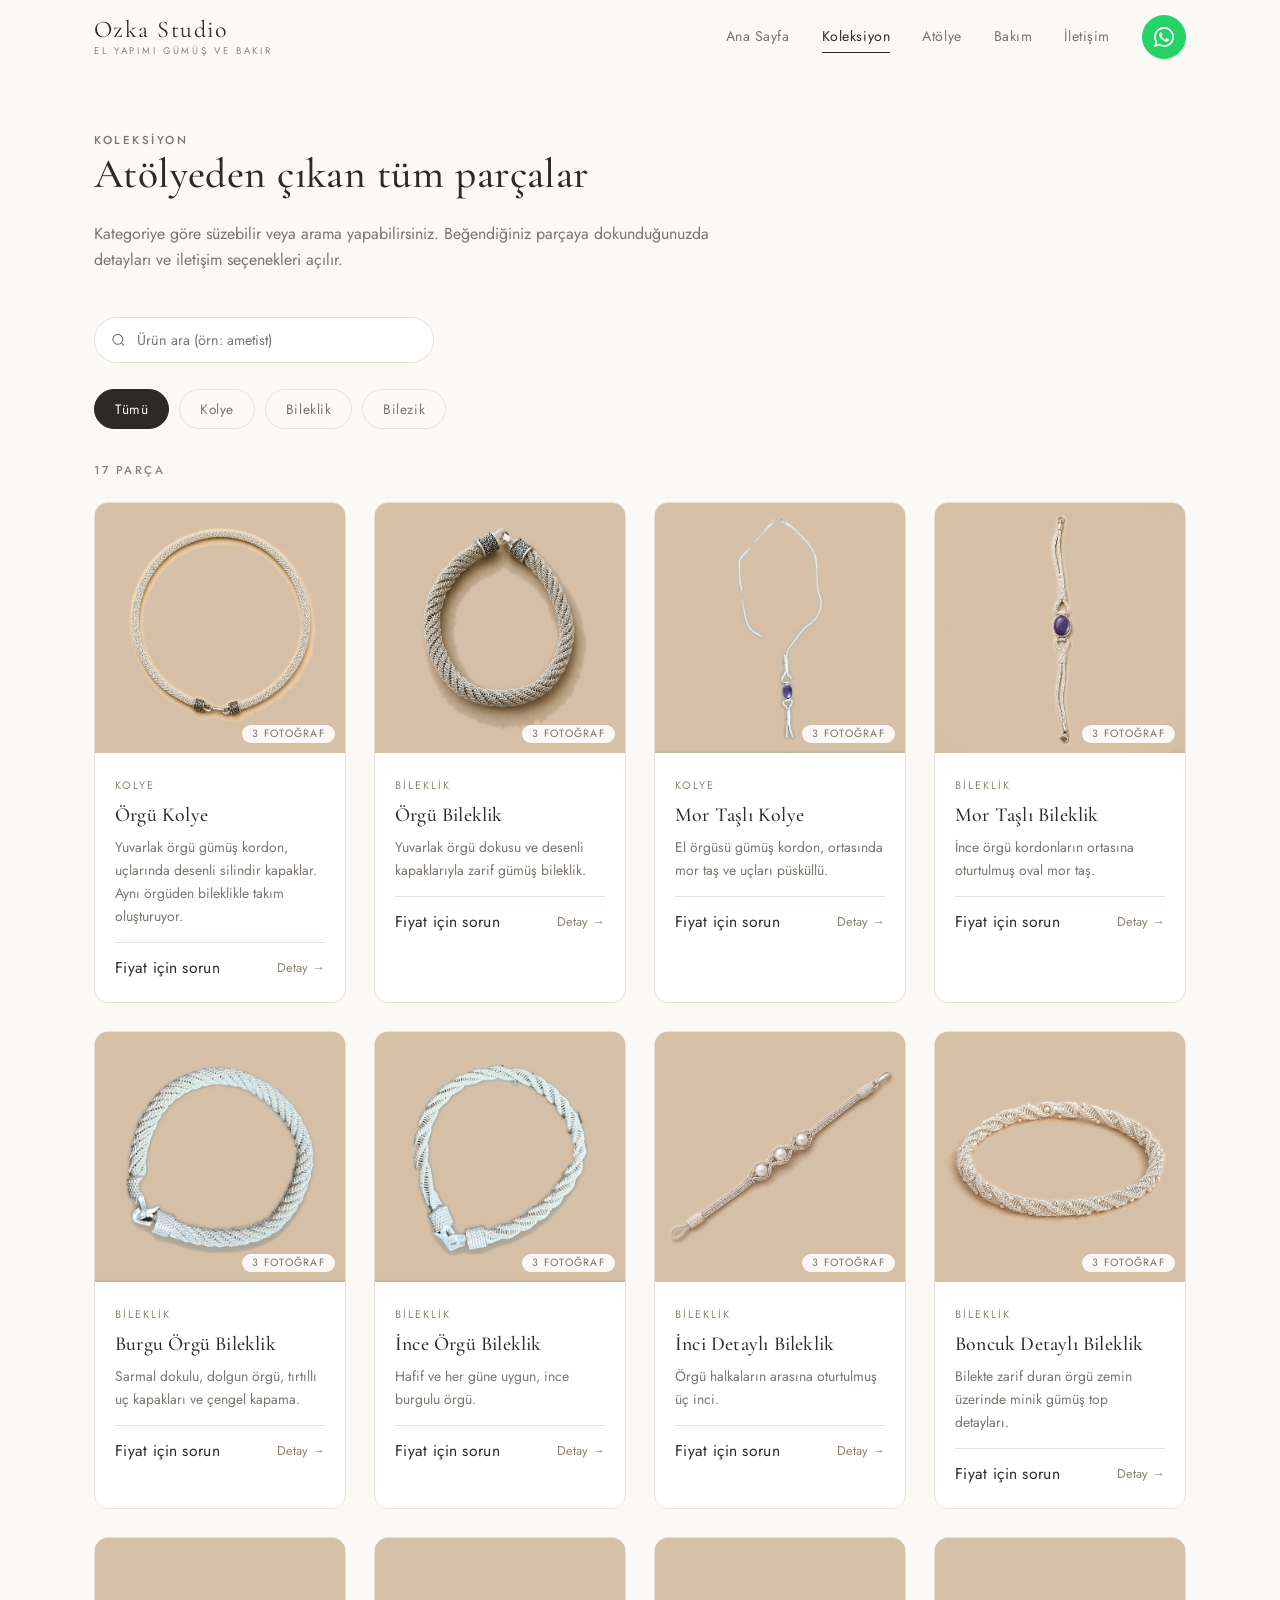
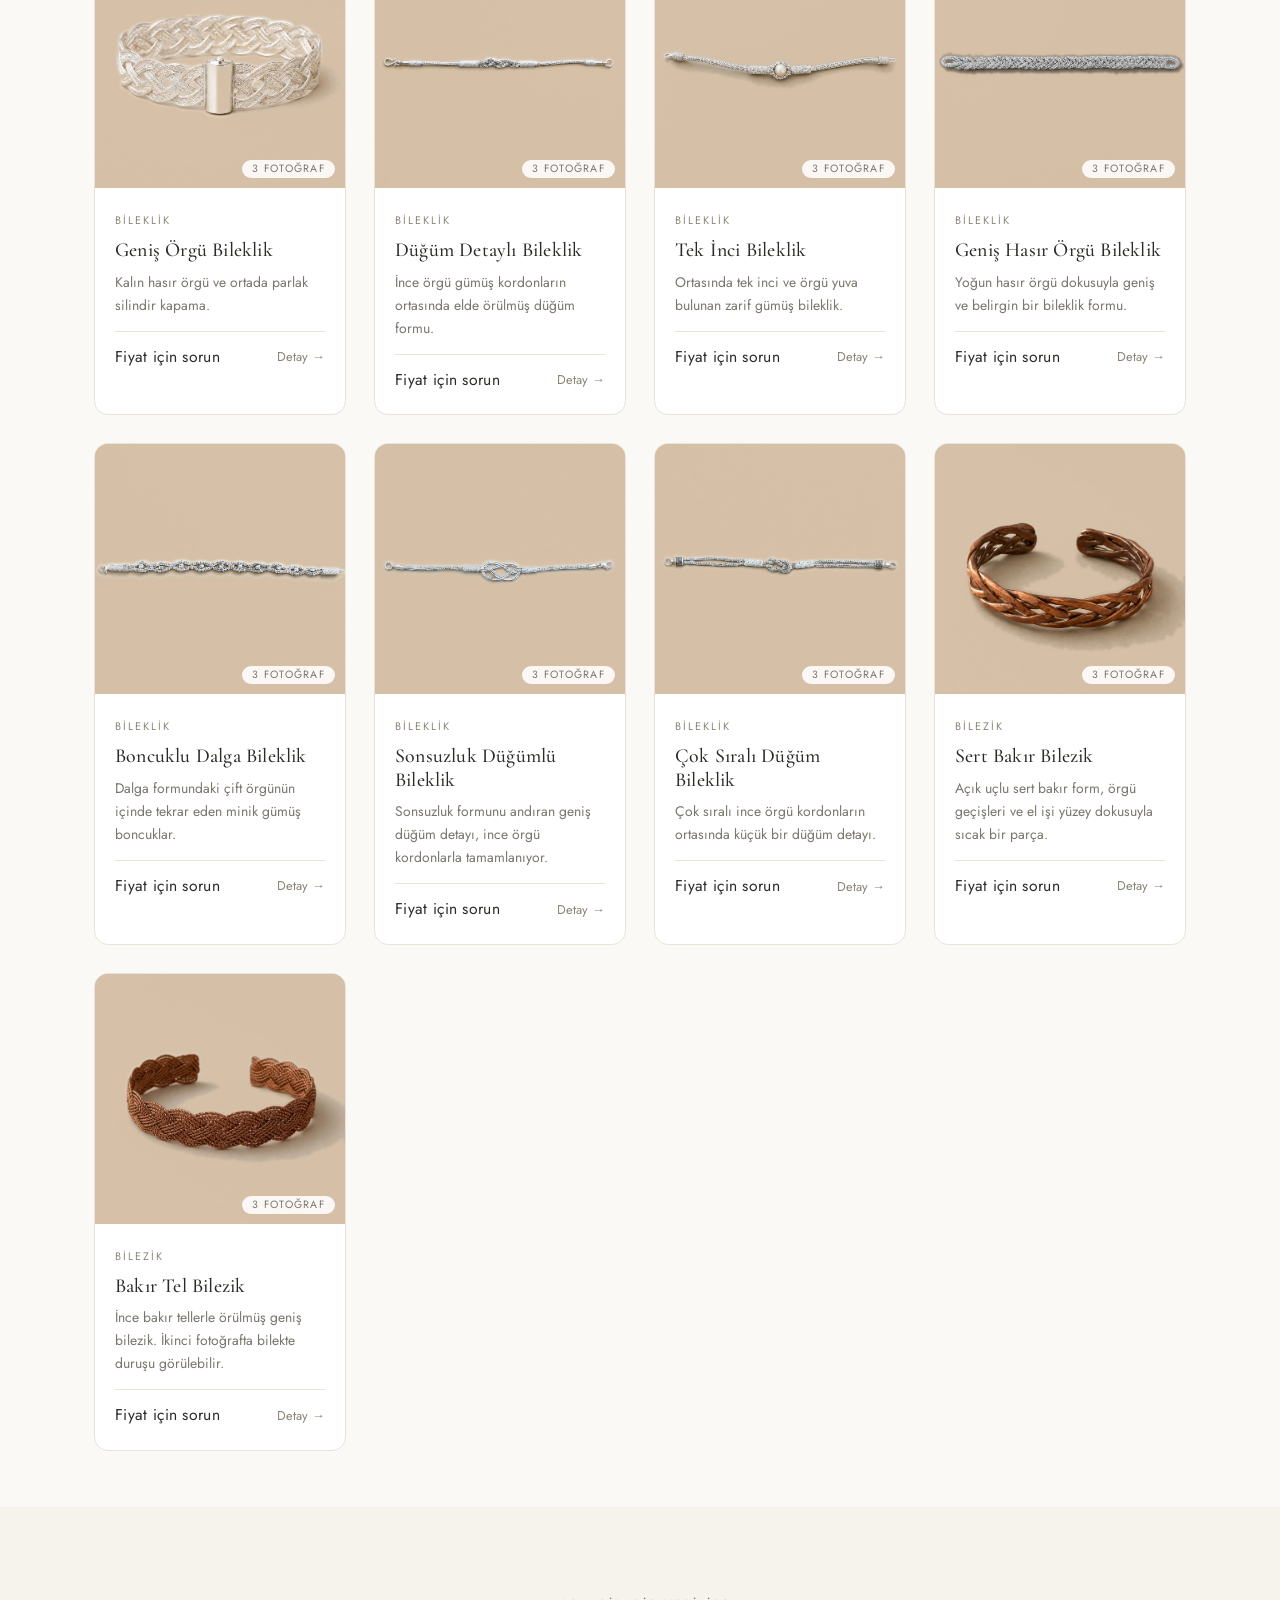
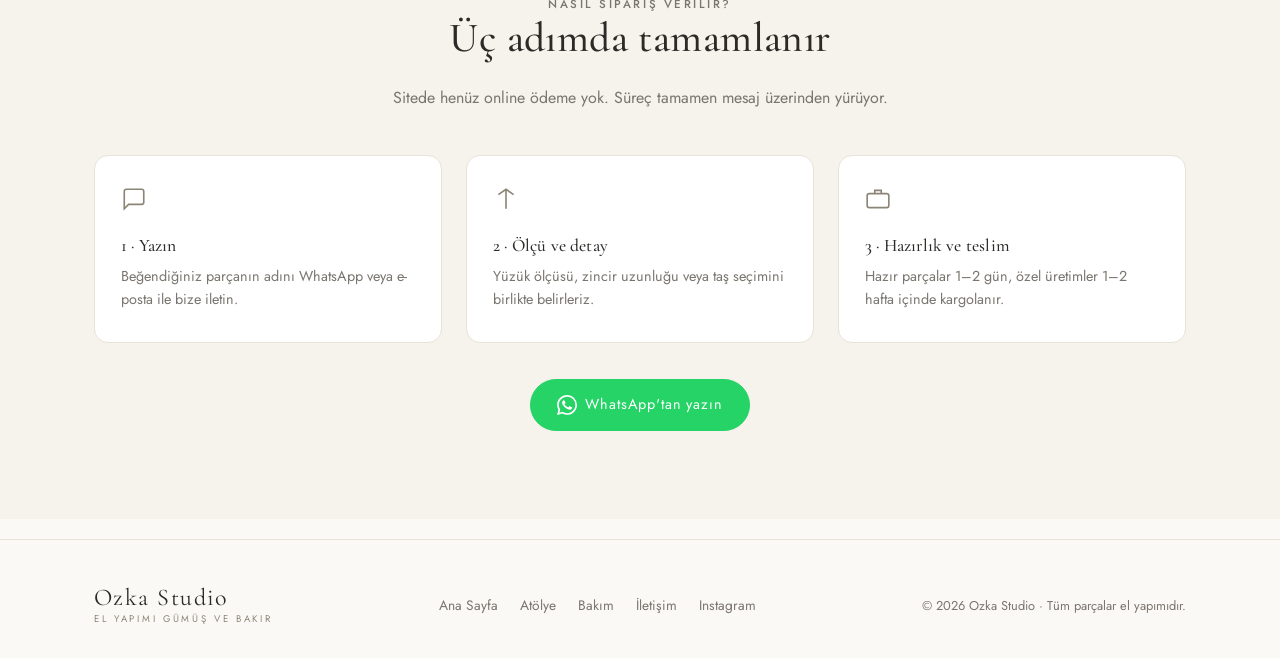
==== koleksiyon.html @ cc7d8ef5 "Site metinlerini ve ürün görsellerini güncelle" ====
<!DOCTYPE html>
<html lang="tr">
<head>
<meta charset="UTF-8">
<meta name="viewport" content="width=device-width, initial-scale=1">
<title>Koleksiyon · Ozka Studio</title>
<meta name="description" content="Ozka Studio koleksiyonu: el yapımı gümüş ve bakır kolye, küpe, yüzük, bileklik ve bilezikler.">
<link rel="icon" href="gorseller/favicon.svg" type="image/svg+xml">
<link rel="preconnect" href="https://fonts.googleapis.com">
<link rel="preconnect" href="https://fonts.gstatic.com" crossorigin>
<link href="https://fonts.googleapis.com/css2?family=Cormorant+Garamond:wght@400;500;600&family=Jost:wght@300;400;500&display=swap" rel="stylesheet">
<link rel="stylesheet" href="css/stil.css">
</head>
<body>

<!-- ================= ÜST MENÜ ================= -->
<header class="ust-bar">
  <div class="kapsayici ust-bar-ic">
    <a href="index.html" class="logo">
      <span class="logo-ad">Ozka Studio</span>
      <span class="logo-alt">El Yapımı Gümüş ve Bakır</span>
    </a>

    <button class="menu-dugmesi" aria-label="Menü" aria-expanded="false">
      <span></span><span></span><span></span>
    </button>

    <nav class="menu">
      <a href="index.html">Ana Sayfa</a>
      <a href="koleksiyon.html" class="aktif">Koleksiyon</a>
      <a href="index.html#atolye">Atölye</a>
      <a href="index.html#bakim">Bakım</a>
      <a href="index.html#iletisim">İletişim</a>
      <!-- WhatsApp logosu js/site.js tarafından eklenir -->
      <a class="buton buton--simge" data-whatsapp="Merhaba, takılarınız hakkında bilgi almak istiyorum."
         aria-label="WhatsApp'tan yazın" title="WhatsApp'tan yazın"></a>
    </nav>
  </div>
</header>

<!-- ================= KOLEKSİYON ================= -->
<section class="bolum bolum--ince">
  <div class="kapsayici">
    <div class="bolum-baslik">
      <p class="ust-etiket">Koleksiyon</p>
      <h2>Atölyeden çıkan tüm parçalar</h2>
      <p>
        Kategoriye göre süzebilir veya arama yapabilirsiniz. Beğendiğiniz parçaya
        dokunduğunuzda detayları ve iletişim seçenekleri açılır.
      </p>
    </div>

    <div class="arama-kutusu">
      <svg width="17" height="17" viewBox="0 0 24 24" fill="none" stroke="currentColor" stroke-width="1.6"><circle cx="11" cy="11" r="7"/><path d="m20 20-3.5-3.5"/></svg>
      <input type="search" id="arama" placeholder="Ürün ara (örn: ametist)" aria-label="Ürün ara">
    </div>

    <div class="filtreler" id="filtreler"></div>

    <p class="ust-etiket" id="sayac" style="margin-bottom:22px"></p>

    <div class="izgara" id="tumUrunler"></div>
  </div>
</section>

<!-- ================= NASIL ALINIR ================= -->
<section class="bolum" style="background:#f6f2ec">
  <div class="kapsayici">
    <div class="bolum-baslik bolum-baslik--orta">
      <p class="ust-etiket">Nasıl sipariş verilir?</p>
      <h2>Üç adımda tamamlanır</h2>
      <p>Sitede henüz online ödeme yok. Süreç tamamen mesaj üzerinden yürüyor.</p>
    </div>

    <div class="kartlar">
      <div class="kart">
        <svg width="26" height="26" viewBox="0 0 24 24" fill="none" stroke="currentColor" stroke-width="1.5"><path d="M21 15a2 2 0 0 1-2 2H7l-4 4V5a2 2 0 0 1 2-2h14a2 2 0 0 1 2 2z"/></svg>
        <h3>1 · Yazın</h3>
        <p>Beğendiğiniz parçanın adını WhatsApp veya e-posta ile bize iletin.</p>
      </div>
      <div class="kart">
        <svg width="26" height="26" viewBox="0 0 24 24" fill="none" stroke="currentColor" stroke-width="1.5"><path d="M12 3v18M5 8l7-5 7 5"/></svg>
        <h3>2 · Ölçü ve detay</h3>
        <p>Yüzük ölçüsü, zincir uzunluğu veya taş seçimini birlikte belirleriz.</p>
      </div>
      <div class="kart">
        <svg width="26" height="26" viewBox="0 0 24 24" fill="none" stroke="currentColor" stroke-width="1.5"><rect x="2" y="7" width="20" height="13" rx="2"/><path d="M9 7V4h6v3"/></svg>
        <h3>3 · Hazırlık ve teslim</h3>
        <p>Hazır parçalar 1–2 gün, özel üretimler 1–2 hafta içinde kargolanır.</p>
      </div>
    </div>

    <div style="text-align:center;margin-top:36px">
      <a class="buton" data-whatsapp="Merhaba, koleksiyondan bir parça hakkında bilgi almak istiyorum.">WhatsApp'tan yazın</a>
    </div>
  </div>
</section>

<!-- ================= ALT BİLGİ ================= -->
<footer class="alt-bilgi">
  <div class="kapsayici alt-bilgi-ic">
    <div class="logo">
      <span class="logo-ad">Ozka Studio</span>
      <span class="logo-alt">El Yapımı Gümüş ve Bakır</span>
    </div>
    <nav class="alt-menu">
      <a href="index.html">Ana Sayfa</a>
      <a href="index.html#atolye">Atölye</a>
      <a href="index.html#bakim">Bakım</a>
      <a href="index.html#iletisim">İletişim</a>
      <a data-baglanti="instagram" href="#" target="_blank" rel="noopener">Instagram</a>
    </nav>
    <p class="telif">© <span id="yil"></span> Ozka Studio · Tüm parçalar el yapımıdır.</p>
  </div>
</footer>

<!-- ================= ÜRÜN PENCERESİ ================= -->
<div class="pencere" id="urunPenceresi" role="dialog" aria-modal="true" aria-labelledby="pencereAd">
  <div class="pencere-ic">
    <button class="kapat" aria-label="Kapat">✕</button>
    <div class="pencere-gorsel" id="pencereGorsel"></div>
    <div class="pencere-yazi">
      <p class="ust-etiket" id="pencereKategori"></p>
      <h2 id="pencereAd"></h2>
      <p class="pencere-fiyat" id="pencereFiyat"></p>
      <p id="pencereAciklama"></p>
      <p class="pencere-detay" id="pencereDetay"></p>
      <p style="font-size:.86rem;color:var(--yazi-soluk)" id="pencereStok"></p>
      <div class="pencere-dugmeler">
        <a class="buton" id="pencereWhatsapp" href="#" target="_blank" rel="noopener">WhatsApp'tan bilgi al</a>
        <a class="buton buton--bos" id="pencereEposta" href="#">E-posta ile sor</a>
      </div>
    </div>
  </div>
</div>

<script src="js/urunler.js"></script>
<script src="js/site.js"></script>
</body>
</html>
---- css/stil.css ----
/* ============================================================
   ATELIER MORA — Stil dosyası
   Renkleri değiştirmek isterseniz sadece aşağıdaki
   ":root" bloğundaki değerleri düzenlemeniz yeterli.
   ============================================================ */

:root {
  --arka-plan: #fbf9f6;
  --kart: #ffffff;
  --yazi: #2c2a27;
  --yazi-soluk: #7a756e;
  --cizgi: #e8e2d9;
  --vurgu: #8c8577;
  --vurgu-koyu: #6d675b;
  --gumus: #c9ccd1;
  --foto-zemin: #d6c1a8;
  --foto-zemin-koyu: #cdb89f;
  --golge: 0 1px 2px rgba(44, 42, 39, 0.04), 0 8px 24px rgba(44, 42, 39, 0.05);
  --golge-yuksek: 0 2px 4px rgba(44, 42, 39, 0.06), 0 18px 44px rgba(44, 42, 39, 0.1);
  --yumusak: 14px;
  --gecis: 0.25s ease;
  --serif: "Cormorant Garamond", "Iowan Old Style", Georgia, "Times New Roman", serif;
  --sans: "Jost", -apple-system, BlinkMacSystemFont, "Segoe UI", Helvetica, Arial, sans-serif;
}

* { box-sizing: border-box; }

html { scroll-behavior: smooth; }

body {
  margin: 0;
  background: var(--arka-plan);
  color: var(--yazi);
  font-family: var(--sans);
  font-size: 16px;
  line-height: 1.65;
  -webkit-font-smoothing: antialiased;
}

img { max-width: 100%; display: block; }

a { color: inherit; text-decoration: none; }

h1, h2, h3 {
  font-family: var(--serif);
  font-weight: 500;
  line-height: 1.2;
  margin: 0 0 0.5em;
  letter-spacing: 0.01em;
}

h1 { font-size: clamp(2.4rem, 6vw, 4rem); }
h2 { font-size: clamp(1.8rem, 4vw, 2.6rem); }
h3 { font-size: 1.25rem; }

p { margin: 0 0 1em; }

.kapsayici {
  width: 100%;
  max-width: 1140px;
  margin: 0 auto;
  padding: 0 24px;
}

.bolum { padding: 88px 0; }
.bolum--ince { padding: 56px 0; }

.ust-etiket {
  font-size: 0.72rem;
  letter-spacing: 0.22em;
  text-transform: uppercase;
  color: var(--vurgu);
  margin-bottom: 14px;
  font-weight: 500;
}

.bolum-baslik { max-width: 620px; margin-bottom: 44px; }
.bolum-baslik p { color: var(--yazi-soluk); margin: 0; }
.bolum-baslik--orta { margin-left: auto; margin-right: auto; text-align: center; }

/* ---------- Butonlar ---------- */
.buton {
  display: inline-flex;
  align-items: center;
  gap: 8px;
  padding: 13px 26px;
  border-radius: 100px;
  border: 1px solid var(--yazi);
  background: var(--yazi);
  color: #fff;
  font-family: var(--sans);
  font-size: 0.9rem;
  letter-spacing: 0.06em;
  cursor: pointer;
  transition: var(--gecis);
}
.buton:hover { background: var(--vurgu-koyu); border-color: var(--vurgu-koyu); }

.buton--bos { background: transparent; color: var(--yazi); border-color: var(--cizgi); }
.buton--bos:hover { background: #fff; border-color: var(--yazi); color: var(--yazi); }

/* WhatsApp butonu — markanın kendi yeşili */
.buton--wa { background: #25d366; border-color: #25d366; color: #fff; }
.buton--wa:hover { background: #1eb257; border-color: #1eb257; }
.buton--wa svg { flex: 0 0 auto; }

/* Sadece simge taşıyan yuvarlak buton (üst menüdeki gibi) */
.buton--simge { width: 44px; height: 44px; padding: 0; justify-content: center; border-radius: 50%; }

/* ---------- Üst menü ---------- */
.ust-bar {
  position: sticky;
  top: 0;
  z-index: 50;
  background: rgba(251, 249, 246, 0.88);
  backdrop-filter: blur(12px);
  border-bottom: 1px solid transparent;
  transition: border-color var(--gecis);
}
.ust-bar.kaydirildi { border-bottom-color: var(--cizgi); }

.ust-bar-ic {
  display: flex;
  align-items: center;
  justify-content: space-between;
  height: 74px;
}

.logo { display: flex; flex-direction: column; line-height: 1; }
.logo-ad {
  font-family: var(--serif);
  font-size: 1.5rem;
  letter-spacing: 0.06em;
}
.logo-alt {
  font-size: 0.6rem;
  letter-spacing: 0.28em;
  text-transform: uppercase;
  color: var(--vurgu);
  margin-top: 5px;
}

.menu { display: flex; align-items: center; gap: 32px; }
.menu a {
  font-size: 0.88rem;
  letter-spacing: 0.04em;
  color: var(--yazi-soluk);
  position: relative;
  padding: 4px 0;
  transition: color var(--gecis);
}
.menu a::after {
  content: "";
  position: absolute;
  left: 0; bottom: 0;
  width: 100%; height: 1px;
  background: var(--yazi);
  transform: scaleX(0);
  transform-origin: left;
  transition: transform var(--gecis);
}
.menu a:hover, .menu a.aktif { color: var(--yazi); }
.menu a:hover::after, .menu a.aktif::after { transform: scaleX(1); }

/* Menü içindeki butonlar link kurallarından etkilenmesin */
.menu a.buton { color: #fff; }
.menu a.buton:hover { color: #fff; }
.menu a.buton::after { display: none; }

.menu-dugmesi {
  display: none;
  background: none;
  border: 0;
  padding: 8px;
  cursor: pointer;
}
.menu-dugmesi span {
  display: block;
  width: 22px; height: 1.5px;
  background: var(--yazi);
  margin: 5px 0;
  transition: var(--gecis);
}

/* ---------- Vitrin (hero) ---------- */
.vitrin { padding: 76px 0 64px; }
.vitrin-ic {
  display: grid;
  grid-template-columns: 1.05fr 0.95fr;
  gap: 64px;
  align-items: center;
}
.vitrin h1 { margin-bottom: 20px; }
.vitrin-yazi { font-size: 1.06rem; color: var(--yazi-soluk); max-width: 460px; }
.vitrin-dugmeler { display: flex; flex-wrap: wrap; gap: 12px; margin-top: 30px; }

.vitrin-gorsel {
  position: relative;
  border-radius: 200px 200px 18px 18px;
  overflow: hidden;
  background: linear-gradient(160deg, #f3efe8, #e9e4dc 55%, #dfdad1);
  aspect-ratio: 4 / 5;
  box-shadow: var(--golge-yuksek);
}
.vitrin-gorsel svg { width: 100%; height: 100%; }

.vitrin-notlar {
  display: flex;
  flex-wrap: wrap;
  gap: 14px 40px;
  margin-top: 52px;
  padding-top: 30px;
  border-top: 1px solid var(--cizgi);
}
.vitrin-not { display: flex; align-items: center; gap: 10px; font-size: 0.86rem; color: var(--yazi-soluk); }
.vitrin-not svg { flex: 0 0 auto; color: var(--vurgu); }

/* ---------- Ürün ızgarası ---------- */
.filtreler {
  display: flex;
  flex-wrap: wrap;
  gap: 10px;
  margin-bottom: 32px;
}
.filtre {
  padding: 9px 20px;
  border-radius: 100px;
  border: 1px solid var(--cizgi);
  background: transparent;
  color: var(--yazi-soluk);
  font-family: var(--sans);
  font-size: 0.85rem;
  letter-spacing: 0.04em;
  cursor: pointer;
  transition: var(--gecis);
}
.filtre:hover { border-color: var(--vurgu); color: var(--yazi); }
.filtre.aktif { background: var(--yazi); border-color: var(--yazi); color: #fff; }

.arama-kutusu { position: relative; margin-bottom: 26px; max-width: 340px; }
.arama-kutusu input {
  width: 100%;
  padding: 12px 16px 12px 42px;
  border: 1px solid var(--cizgi);
  border-radius: 100px;
  background: var(--kart);
  font-family: var(--sans);
  font-size: 0.9rem;
  color: var(--yazi);
  transition: var(--gecis);
}
.arama-kutusu input:focus { outline: none; border-color: var(--vurgu); }
.arama-kutusu svg {
  position: absolute;
  left: 16px; top: 50%;
  transform: translateY(-50%);
  color: var(--yazi-soluk);
}

.izgara {
  display: grid;
  grid-template-columns: repeat(auto-fill, minmax(250px, 1fr));
  gap: 28px;
}

.urun {
  display: block;
  width: 100%;
  appearance: none;
  -webkit-appearance: none;
  background: var(--kart);
  border: 1px solid var(--cizgi);
  border-radius: var(--yumusak);
  overflow: hidden;
  cursor: pointer;
  text-align: left;
  padding: 0;
  font: inherit;
  color: inherit;
  transition: transform var(--gecis), box-shadow var(--gecis);
}
.urun:hover { transform: translateY(-4px); box-shadow: var(--golge); }
.urun:focus-visible { outline: 2px solid var(--vurgu); outline-offset: 3px; }

.urun-gorsel {
  position: relative;
  aspect-ratio: 1 / 1;
  /* ürün fotoğraflarının zeminiyle aynı ton: fotoğraf yüklenirken zıplama olmasın */
  background: linear-gradient(180deg, var(--foto-zemin), var(--foto-zemin-koyu));
  overflow: hidden;
  line-height: 0;
}
.urun-gorsel img, .urun-gorsel svg {
  position: absolute;
  inset: 0;
  width: 100%;
  height: 100%;
  object-fit: cover;
  transition: opacity 0.4s ease;
}

.kart-galeri {
  position: absolute;
  inset: 0;
  display: flex;
  width: 100%;
  height: 100%;
  transform: translateX(0);
  transition: transform 0.55s ease;
}
.urun-gorsel .kart-galeri img {
  position: static;
  flex: 0 0 100%;
  width: 100%;
  min-width: 100%;
  max-width: none;
  height: 100%;
}

.foto-sayaci {
  position: absolute;
  bottom: 10px; right: 10px;
  padding: 4px 10px;
  border-radius: 100px;
  background: rgba(255, 255, 255, 0.88);
  line-height: 1;
  font-size: 0.66rem;
  letter-spacing: 0.12em;
  text-transform: uppercase;
  color: var(--yazi-soluk);
  opacity: 1;
  transition: opacity var(--gecis);
}
.urun:hover .foto-sayaci { opacity: 0; }

.etiket {
  position: absolute;
  top: 12px; left: 12px;
  padding: 5px 12px;
  border-radius: 100px;
  background: rgba(255, 255, 255, 0.92);
  font-size: 0.68rem;
  letter-spacing: 0.14em;
  text-transform: uppercase;
  color: var(--yazi-soluk);
}

.urun-bilgi { padding: 18px 20px 22px; }
.urun-kategori {
  font-size: 0.68rem;
  letter-spacing: 0.18em;
  text-transform: uppercase;
  color: var(--vurgu);
}
.urun-ad { font-family: var(--serif); font-size: 1.24rem; margin: 6px 0 8px; }
.urun-aciklama { font-size: 0.87rem; color: var(--yazi-soluk); margin: 0 0 14px; }
.urun-alt {
  display: flex;
  align-items: center;
  justify-content: space-between;
  gap: 10px;
  padding-top: 12px;
  border-top: 1px solid var(--cizgi);
}
.urun-fiyat { font-size: 0.98rem; letter-spacing: 0.02em; }
.urun-detay-link { font-size: 0.8rem; color: var(--vurgu); }

.bos-sonuc {
  grid-column: 1 / -1;
  text-align: center;
  padding: 60px 20px;
  color: var(--yazi-soluk);
  border: 1px dashed var(--cizgi);
  border-radius: var(--yumusak);
}

/* ---------- Hakkında ---------- */
.hakkinda { background: #f6f2ec; }
.hakkinda-ic {
  display: grid;
  grid-template-columns: 0.9fr 1.1fr;
  gap: 64px;
  align-items: center;
}
.hakkinda-gorsel {
  aspect-ratio: 1 / 1;
  border-radius: var(--yumusak);
  background: linear-gradient(150deg, #efeae2, #e2ddd4);
  overflow: hidden;
  box-shadow: var(--golge);
}

.adimlar { display: grid; gap: 26px; margin-top: 8px; }
.adim { display: flex; gap: 18px; }
.adim-no {
  flex: 0 0 auto;
  width: 34px; height: 34px;
  border-radius: 50%;
  border: 1px solid var(--vurgu);
  color: var(--vurgu);
  display: grid;
  place-items: center;
  font-size: 0.85rem;
  font-family: var(--serif);
}
.adim h3 { font-size: 1.05rem; margin-bottom: 4px; font-family: var(--sans); font-weight: 500; letter-spacing: 0.01em; }
.adim p { margin: 0; font-size: 0.9rem; color: var(--yazi-soluk); }

/* ---------- Bakım kartları ---------- */
.kartlar { display: grid; grid-template-columns: repeat(auto-fit, minmax(240px, 1fr)); gap: 24px; }
.kart {
  background: var(--kart);
  border: 1px solid var(--cizgi);
  border-radius: var(--yumusak);
  padding: 30px 26px;
}
.kart svg { color: var(--vurgu); margin-bottom: 14px; }
.kart h3 { font-size: 1.1rem; }
.kart p { margin: 0; font-size: 0.9rem; color: var(--yazi-soluk); }

/* ---------- İletişim ---------- */
.iletisim-ic {
  display: grid;
  grid-template-columns: 1fr 1fr;
  gap: 56px;
  align-items: start;
}
.iletisim-liste { display: grid; gap: 6px; margin-top: 26px; }
.iletisim-satir {
  display: flex;
  align-items: center;
  gap: 14px;
  padding: 14px 0;
  border-bottom: 1px solid var(--cizgi);
  transition: var(--gecis);
}
.iletisim-satir:hover { padding-left: 6px; }
.iletisim-satir svg { color: var(--vurgu); flex: 0 0 auto; }
.iletisim-satir small { display: block; color: var(--yazi-soluk); font-size: 0.74rem; letter-spacing: 0.1em; text-transform: uppercase; }

.bilgi-kutusu {
  background: var(--kart);
  border: 1px solid var(--cizgi);
  border-radius: var(--yumusak);
  padding: 34px 30px;
  box-shadow: var(--golge);
}
.bilgi-kutusu h3 { font-size: 1.4rem; }
.bilgi-kutusu p { font-size: 0.92rem; color: var(--yazi-soluk); }
.bilgi-kutusu .buton { width: 100%; justify-content: center; margin-top: 6px; }

/* ---------- Ürün penceresi (modal) ---------- */
.pencere {
  position: fixed;
  inset: 0;
  z-index: 100;
  display: none;
  align-items: center;
  justify-content: center;
  padding: 24px;
  background: rgba(44, 42, 39, 0.44);
  backdrop-filter: blur(3px);
}
.pencere.acik { display: flex; }

.pencere-ic {
  background: var(--arka-plan);
  border-radius: 18px;
  max-width: 880px;
  width: 100%;
  max-height: 90vh;
  overflow-y: auto;
  display: grid;
  grid-template-columns: 1fr 1fr;
  box-shadow: var(--golge-yuksek);
  position: relative;
  animation: yukari 0.3s ease;
}
@keyframes yukari { from { opacity: 0; transform: translateY(14px); } }

.pencere-gorsel { background: linear-gradient(180deg, var(--foto-zemin), var(--foto-zemin-koyu)); position: relative; }
.pencere-gorsel img, .pencere-gorsel svg { width: 100%; height: 100%; object-fit: cover; min-height: 320px; }

/* Pencere içindeki küçük fotoğraf kareleri */
.pencere-kucukler {
  position: absolute;
  left: 0; right: 0; bottom: 14px;
  display: flex;
  gap: 8px;
  justify-content: center;
}
.pencere-kucukler button {
  width: 54px; height: 54px;
  padding: 0;
  border: 2px solid rgba(255, 255, 255, 0.75);
  border-radius: 10px;
  overflow: hidden;
  background: none;
  cursor: pointer;
  transition: var(--gecis);
}
.pencere-kucukler button img { min-height: 0; }
.pencere-kucukler button:hover { border-color: #fff; }
.pencere-kucukler button.aktif { border-color: var(--yazi); }
.pencere-yazi { padding: 40px 36px; }
.pencere-yazi h2 { font-size: 2rem; margin-bottom: 10px; }
.pencere-fiyat { font-size: 1.25rem; margin-bottom: 18px; }
.pencere-detay {
  font-size: 0.86rem;
  color: var(--yazi-soluk);
  padding: 16px 0;
  margin: 8px 0 22px;
  border-top: 1px solid var(--cizgi);
  border-bottom: 1px solid var(--cizgi);
}
.pencere-dugmeler { display: grid; gap: 10px; }
.pencere-dugmeler .buton { justify-content: center; }

.kapat {
  position: absolute;
  top: 14px; right: 14px;
  width: 38px; height: 38px;
  border-radius: 50%;
  border: 1px solid var(--cizgi);
  background: rgba(255, 255, 255, 0.94);
  color: var(--yazi);
  font-size: 1.1rem;
  line-height: 1;
  cursor: pointer;
  transition: var(--gecis);
}
.kapat:hover { background: var(--yazi); color: #fff; border-color: var(--yazi); }

/* ---------- Alt bilgi ---------- */
.alt-bilgi {
  border-top: 1px solid var(--cizgi);
  padding: 46px 0 34px;
  margin-top: 20px;
}
.alt-bilgi-ic {
  display: flex;
  flex-wrap: wrap;
  gap: 26px;
  justify-content: space-between;
  align-items: center;
}
.alt-menu { display: flex; flex-wrap: wrap; gap: 22px; font-size: 0.86rem; color: var(--yazi-soluk); }
.alt-menu a:hover { color: var(--yazi); }
.telif { font-size: 0.8rem; color: var(--yazi-soluk); margin: 0; }

/* ---------- Mobil ---------- */
@media (max-width: 860px) {
  .bolum { padding: 62px 0; }
  .vitrin-ic, .hakkinda-ic, .iletisim-ic { grid-template-columns: 1fr; gap: 40px; }
  .vitrin-gorsel { max-width: 380px; margin: 0 auto; border-radius: 160px 160px 18px 18px; }
  .hakkinda-gorsel { max-width: 380px; }
  .pencere-ic { grid-template-columns: 1fr; }
  /* Kısa ekranlarda fotoğraf pencereyi kaplamasın */
  .pencere-gorsel img, .pencere-gorsel svg { min-height: 0; height: min(300px, 34vh); }
  .pencere-yazi { padding: 28px 24px 32px; }

  .menu-dugmesi { display: block; }
  .menu {
    position: absolute;
    top: 74px; left: 0; right: 0;
    flex-direction: column;
    align-items: stretch;
    gap: 0;
    background: var(--arka-plan);
    border-bottom: 1px solid var(--cizgi);
    padding: 8px 24px 20px;
    display: none;
  }
  .menu.acik { display: flex; }
  .menu a { padding: 13px 0; border-bottom: 1px solid var(--cizgi); }
  .menu a:last-child { border-bottom: 0; }
  .menu .buton { margin-top: 14px; justify-content: center; }
  .menu .buton--simge { margin-left: auto; margin-right: auto; }
}

@media (max-width: 520px) {
  .kapsayici { padding: 0 18px; }
  .izgara { grid-template-columns: 1fr 1fr; gap: 14px; }
  .urun-bilgi { padding: 14px 14px 18px; }
  .urun-ad { font-size: 1.05rem; }
  .urun-aciklama { display: none; }
}

@media (prefers-reduced-motion: reduce) {
  * { animation: none !important; transition: none !important; }
  html { scroll-behavior: auto; }
}
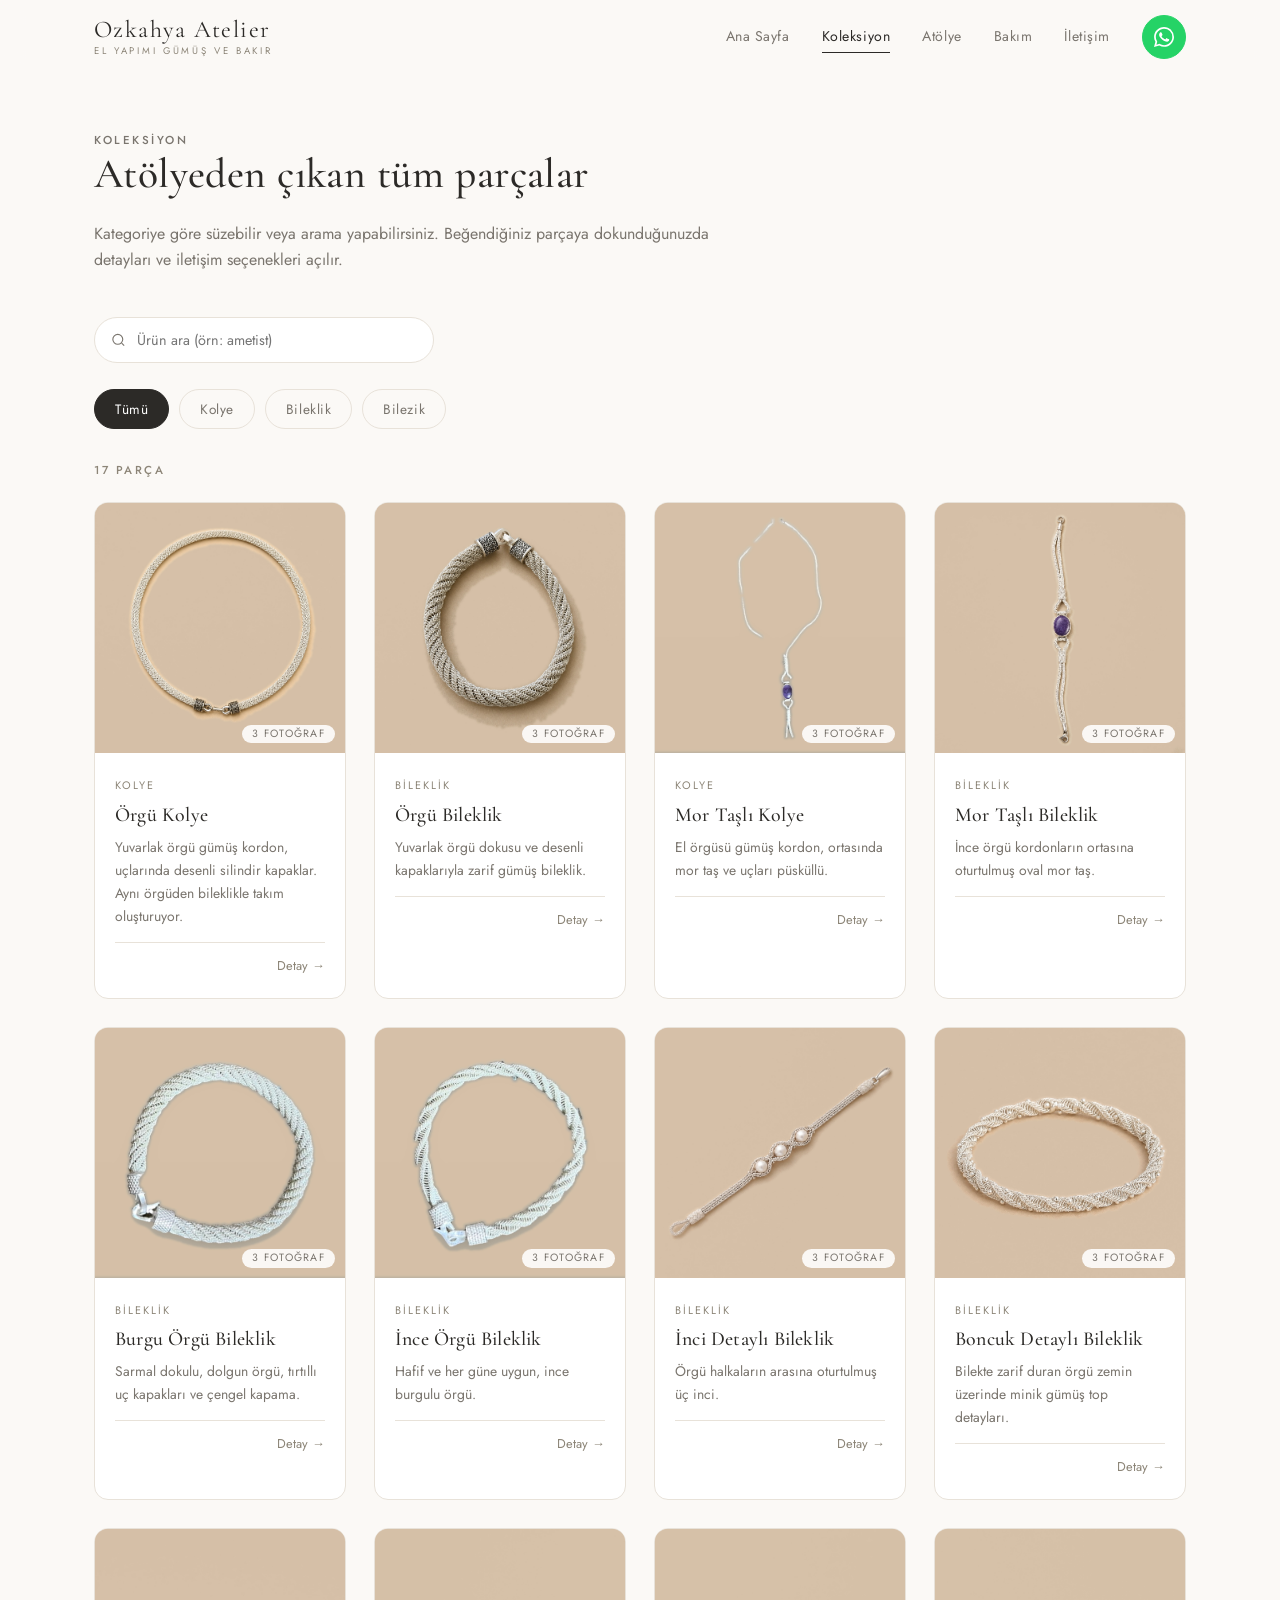
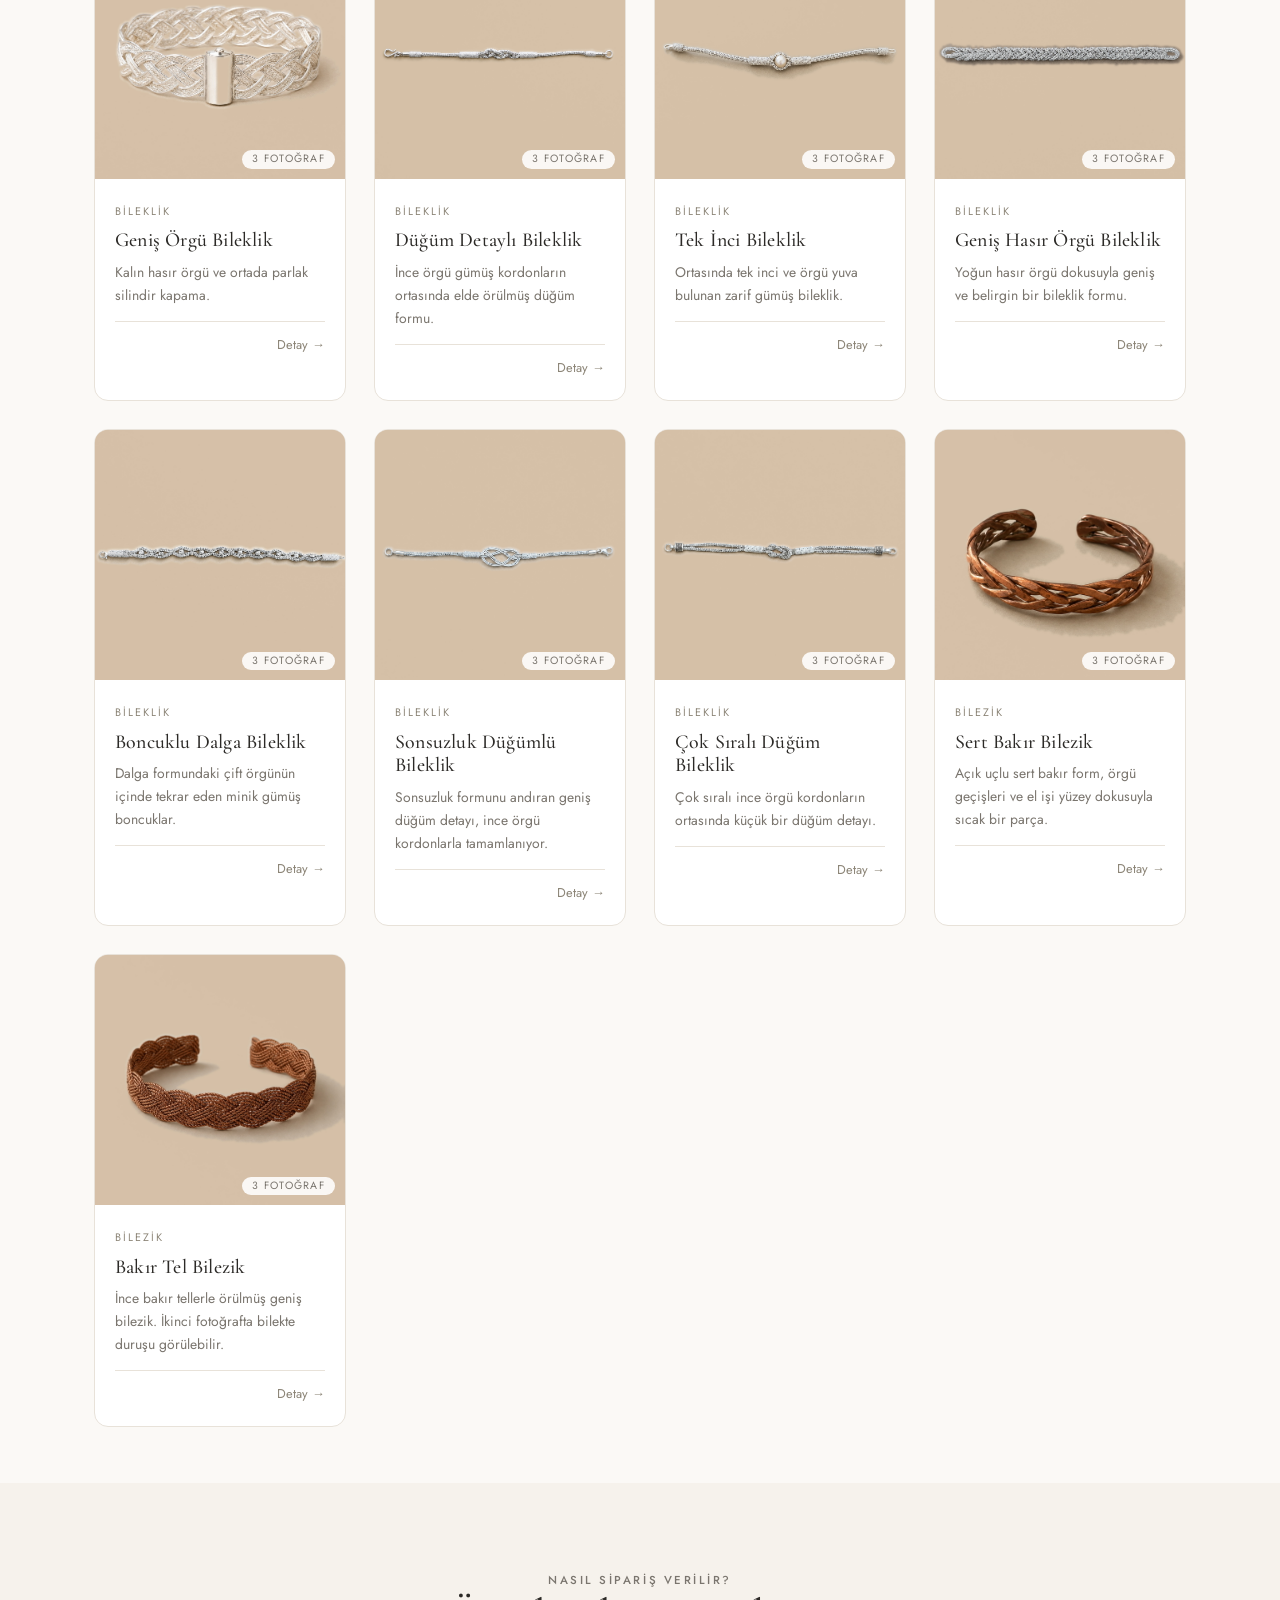
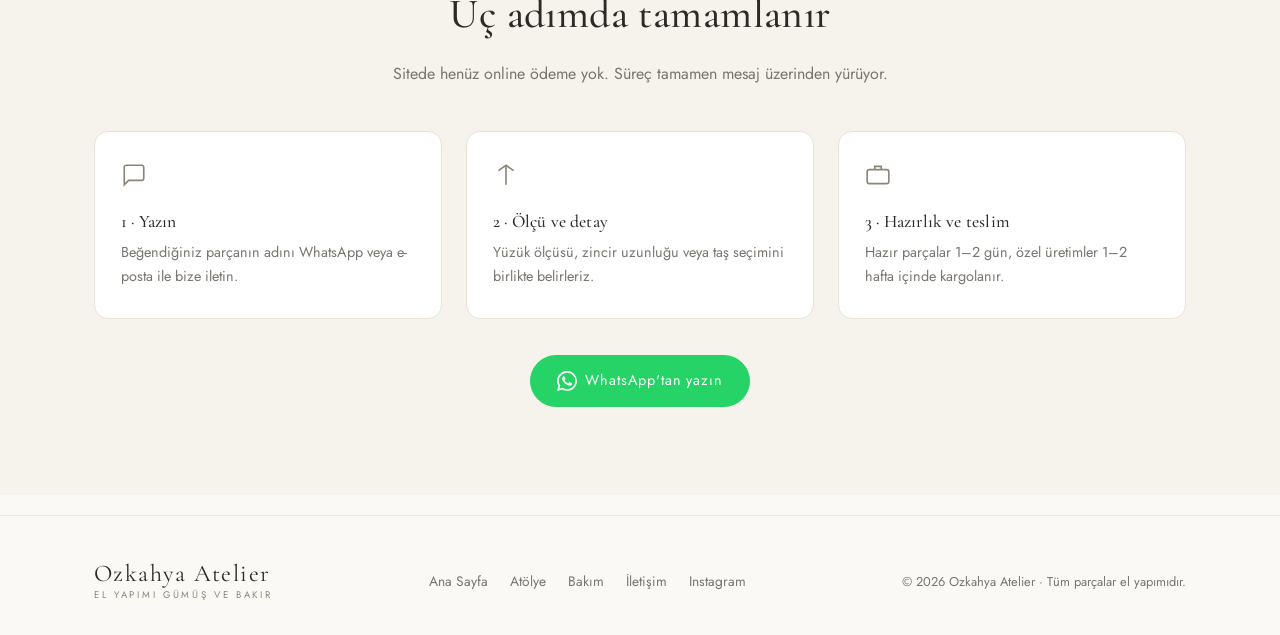
==== commit 6280ca42: "isim degisti" ====
--- a/koleksiyon.html
+++ b/koleksiyon.html
@@ -3,8 +3,8 @@
 <head>
 <meta charset="UTF-8">
 <meta name="viewport" content="width=device-width, initial-scale=1">
-<title>Koleksiyon · Ozka Studio</title>
-<meta name="description" content="Ozka Studio koleksiyonu: el yapımı gümüş ve bakır kolye, küpe, yüzük, bileklik ve bilezikler.">
+<title>Koleksiyon · Ozkahya Atelier</title>
+<meta name="description" content="Ozkahya Atelier koleksiyonu: el yapımı gümüş ve bakır kolye, küpe, yüzük, bileklik ve bilezikler.">
 <link rel="icon" href="gorseller/favicon.svg" type="image/svg+xml">
 <link rel="preconnect" href="https://fonts.googleapis.com">
 <link rel="preconnect" href="https://fonts.gstatic.com" crossorigin>
@@ -17,7 +17,7 @@
 <header class="ust-bar">
   <div class="kapsayici ust-bar-ic">
     <a href="index.html" class="logo">
-      <span class="logo-ad">Ozka Studio</span>
+      <span class="logo-ad">Ozkahya Atelier</span>
       <span class="logo-alt">El Yapımı Gümüş ve Bakır</span>
     </a>
 
@@ -100,7 +100,7 @@
 <footer class="alt-bilgi">
   <div class="kapsayici alt-bilgi-ic">
     <div class="logo">
-      <span class="logo-ad">Ozka Studio</span>
+      <span class="logo-ad">Ozkahya Atelier</span>
       <span class="logo-alt">El Yapımı Gümüş ve Bakır</span>
     </div>
     <nav class="alt-menu">
@@ -110,7 +110,7 @@
       <a href="index.html#iletisim">İletişim</a>
       <a data-baglanti="instagram" href="#" target="_blank" rel="noopener">Instagram</a>
     </nav>
-    <p class="telif">© <span id="yil"></span> Ozka Studio · Tüm parçalar el yapımıdır.</p>
+    <p class="telif">© <span id="yil"></span> Ozkahya Atelier · Tüm parçalar el yapımıdır.</p>
   </div>
 </footer>
 
--- a/css/stil.css
+++ b/css/stil.css
@@ -362,6 +362,7 @@
   padding-top: 12px;
   border-top: 1px solid var(--cizgi);
 }
+.urun-alt--sadece-detay { justify-content: flex-end; }
 .urun-fiyat { font-size: 0.98rem; letter-spacing: 0.02em; }
 .urun-detay-link { font-size: 0.8rem; color: var(--vurgu); }
 
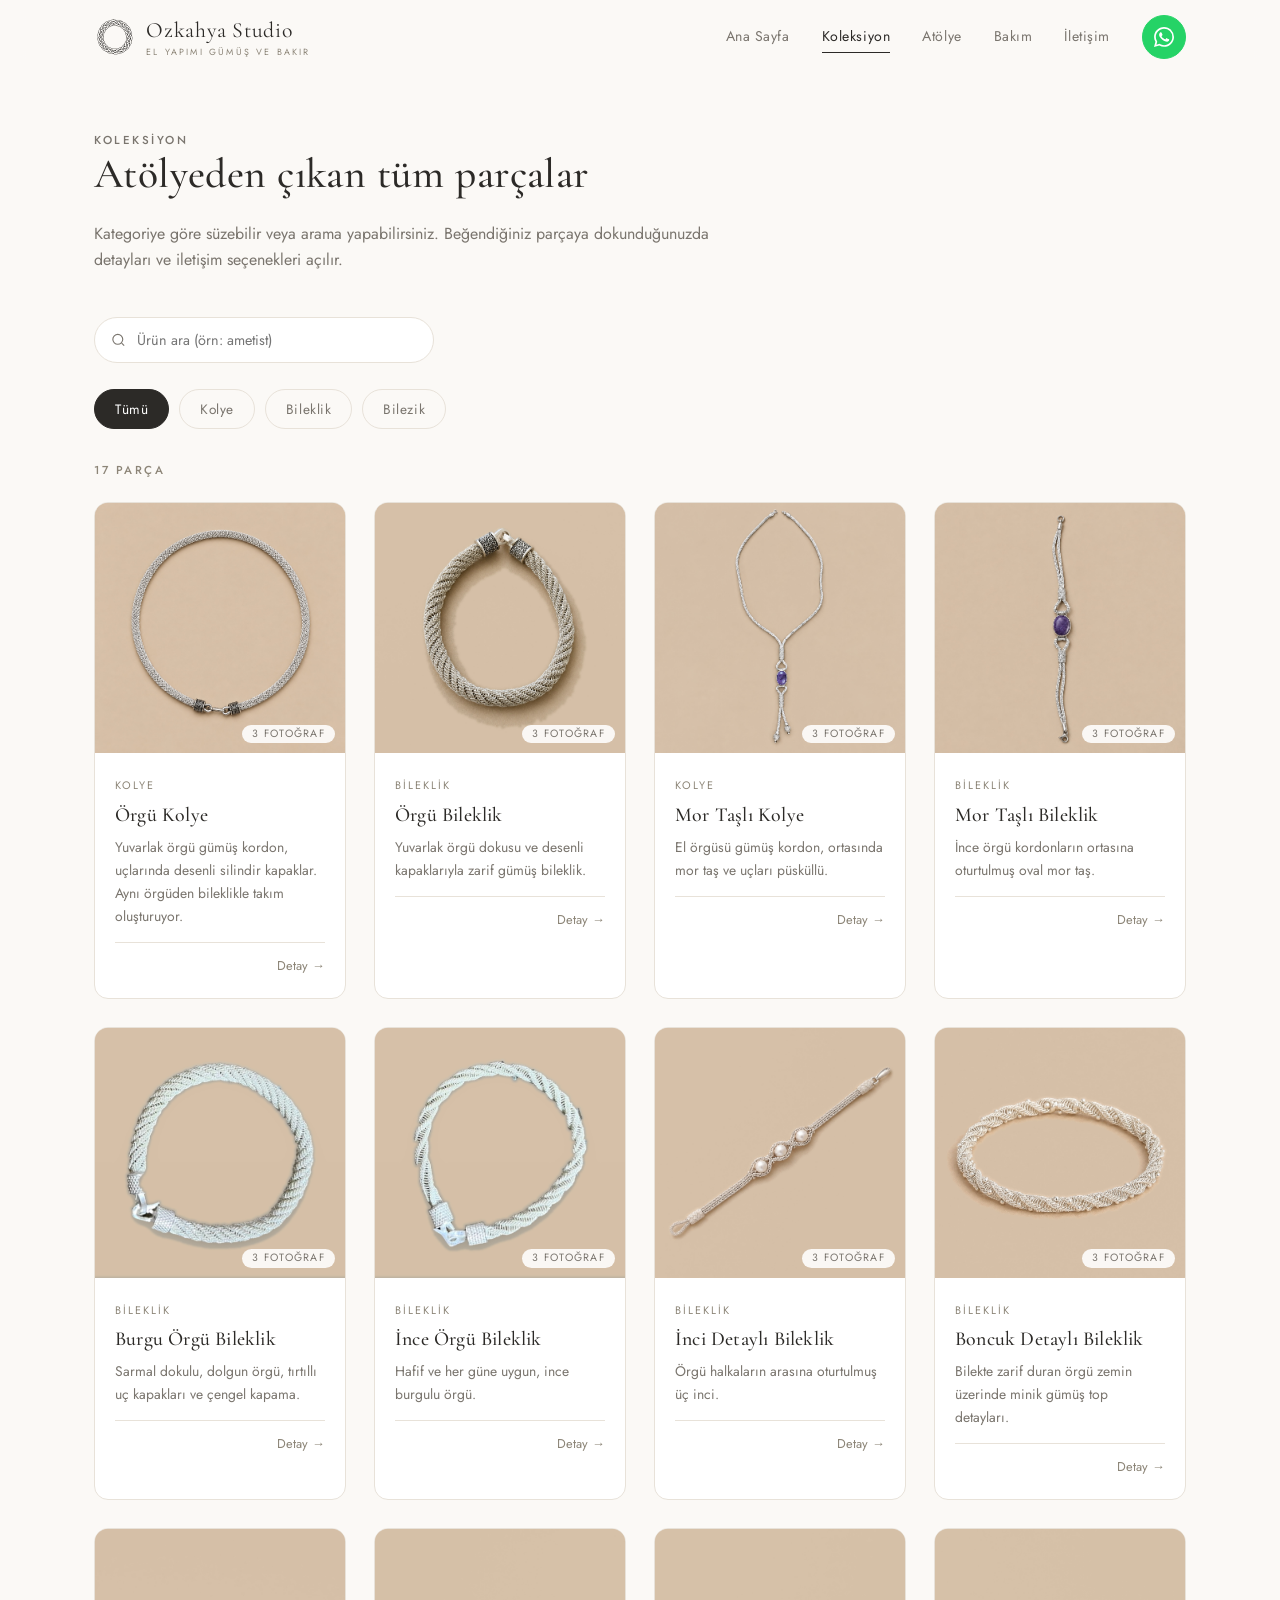
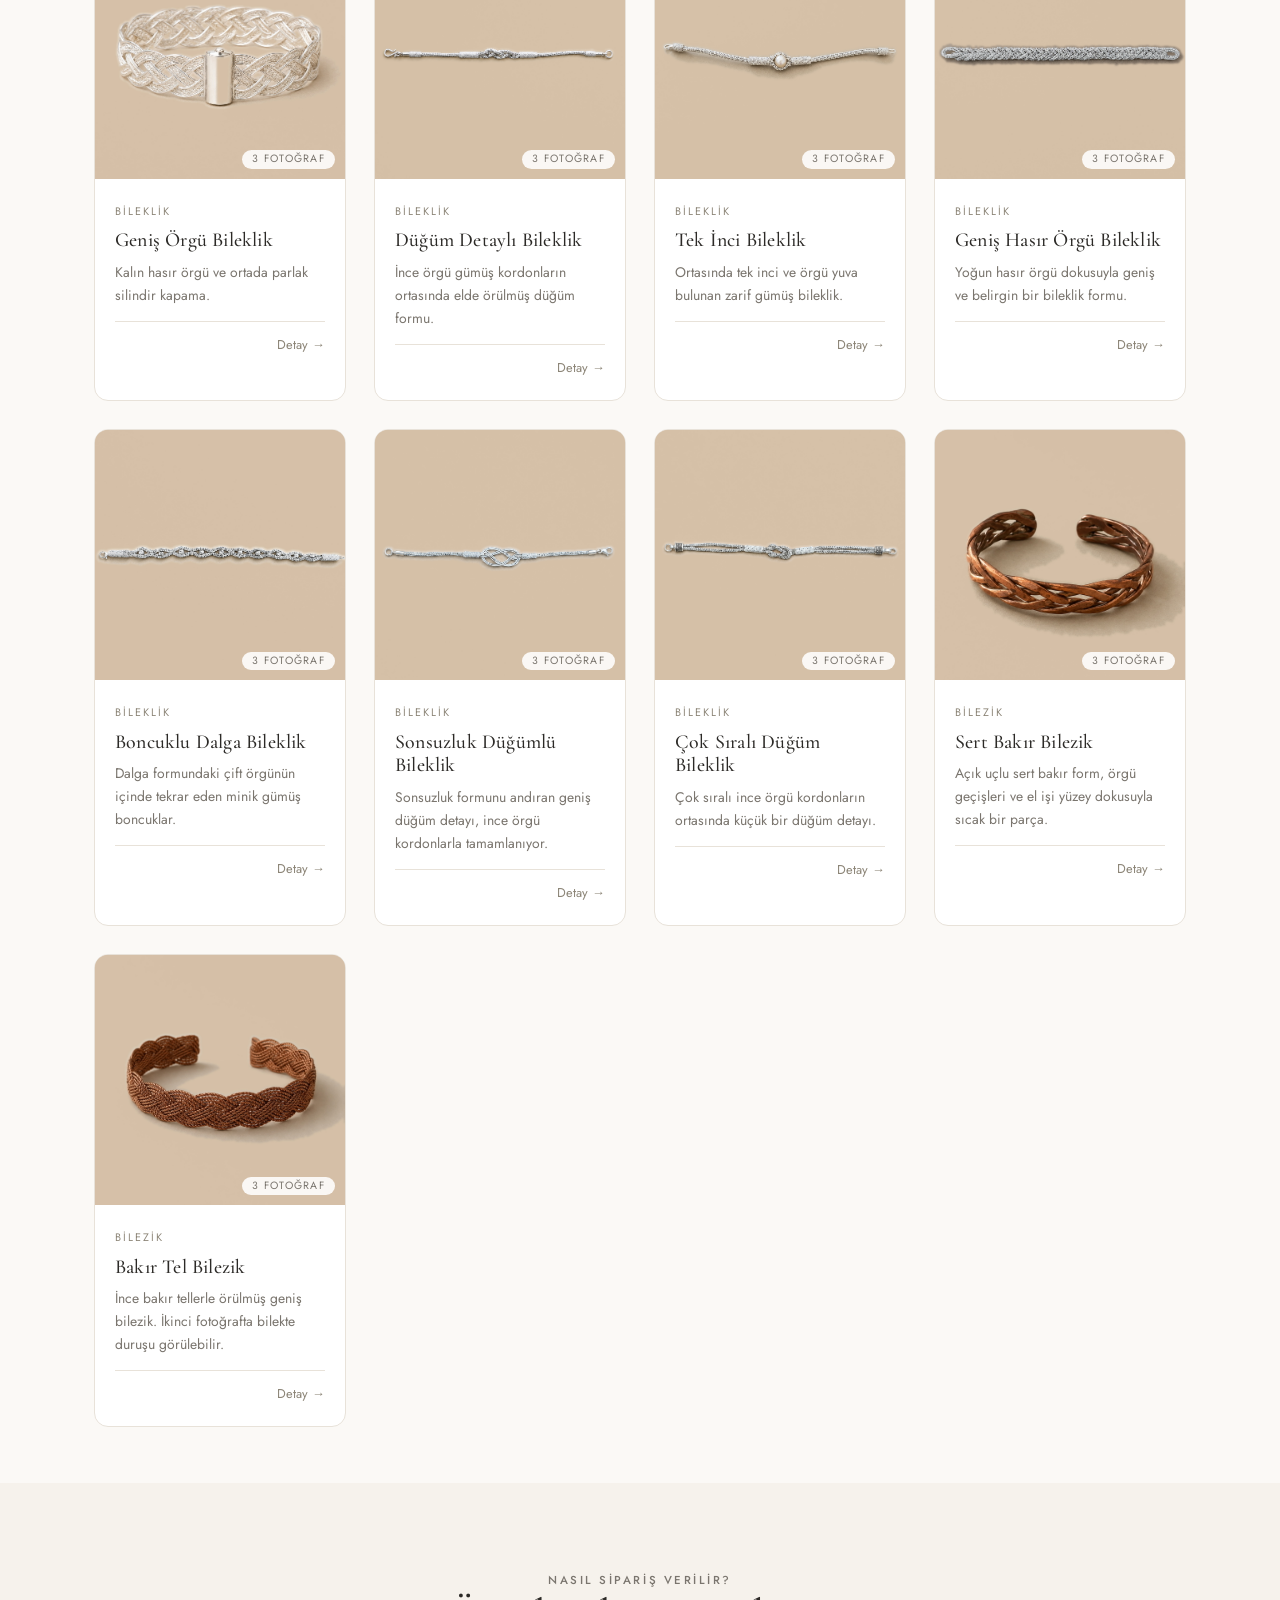
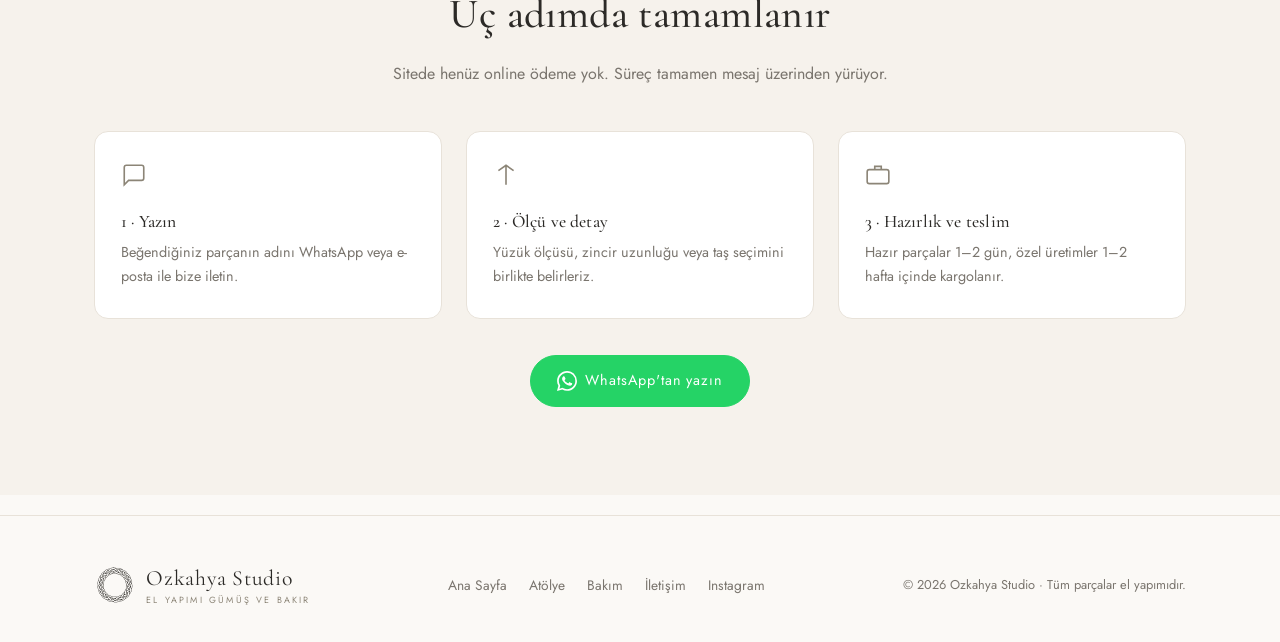
==== commit 61bf6433: "logo ve gorseller" ====
--- a/koleksiyon.html
+++ b/koleksiyon.html
@@ -3,9 +3,9 @@
 <head>
 <meta charset="UTF-8">
 <meta name="viewport" content="width=device-width, initial-scale=1">
-<title>Koleksiyon · Ozkahya Atelier</title>
-<meta name="description" content="Ozkahya Atelier koleksiyonu: el yapımı gümüş ve bakır kolye, küpe, yüzük, bileklik ve bilezikler.">
-<link rel="icon" href="gorseller/favicon.svg" type="image/svg+xml">
+<title>Koleksiyon · Ozkahya Studio</title>
+<meta name="description" content="Ozkahya Studio koleksiyonu: el yapımı gümüş ve bakır kolye, küpe, yüzük, bileklik ve bilezikler.">
+<link rel="icon" href="gorseller/favicon.svg?v=rafine-1" type="image/svg+xml">
 <link rel="preconnect" href="https://fonts.googleapis.com">
 <link rel="preconnect" href="https://fonts.gstatic.com" crossorigin>
 <link href="https://fonts.googleapis.com/css2?family=Cormorant+Garamond:wght@400;500;600&family=Jost:wght@300;400;500&display=swap" rel="stylesheet">
@@ -16,9 +16,12 @@
 <!-- ================= ÜST MENÜ ================= -->
 <header class="ust-bar">
   <div class="kapsayici ust-bar-ic">
-    <a href="index.html" class="logo">
-      <span class="logo-ad">Ozkahya Atelier</span>
-      <span class="logo-alt">El Yapımı Gümüş ve Bakır</span>
+    <a href="index.html" class="logo logo--marka" aria-label="Ozkahya Studio ana sayfa">
+      <img src="gorseller/logo-alternatifleri/ozkahya-studio-01-rafine.svg" alt="" width="42" height="42">
+      <span class="logo-metin">
+        <span class="logo-ad">Ozkahya Studio</span>
+        <span class="logo-alt">El Yapımı Gümüş ve Bakır</span>
+      </span>
     </a>
 
     <button class="menu-dugmesi" aria-label="Menü" aria-expanded="false">
@@ -99,9 +102,12 @@
 <!-- ================= ALT BİLGİ ================= -->
 <footer class="alt-bilgi">
   <div class="kapsayici alt-bilgi-ic">
-    <div class="logo">
-      <span class="logo-ad">Ozkahya Atelier</span>
-      <span class="logo-alt">El Yapımı Gümüş ve Bakır</span>
+    <div class="logo logo--marka" aria-label="Ozkahya Studio">
+      <img src="gorseller/logo-alternatifleri/ozkahya-studio-01-rafine.svg" alt="" width="42" height="42">
+      <span class="logo-metin">
+        <span class="logo-ad">Ozkahya Studio</span>
+        <span class="logo-alt">El Yapımı Gümüş ve Bakır</span>
+      </span>
     </div>
     <nav class="alt-menu">
       <a href="index.html">Ana Sayfa</a>
@@ -110,7 +116,7 @@
       <a href="index.html#iletisim">İletişim</a>
       <a data-baglanti="instagram" href="#" target="_blank" rel="noopener">Instagram</a>
     </nav>
-    <p class="telif">© <span id="yil"></span> Ozkahya Atelier · Tüm parçalar el yapımıdır.</p>
+    <p class="telif">© <span id="yil"></span> Ozkahya Studio · Tüm parçalar el yapımıdır.</p>
   </div>
 </footer>
 
--- a/css/stil.css
+++ b/css/stil.css
@@ -1,5 +1,5 @@
 /* ============================================================
-   ATELIER MORA — Stil dosyası
+   OZKAHYA STUDIO — Stil dosyası
    Renkleri değiştirmek isterseniz sadece aşağıdaki
    ":root" bloğundaki değerleri düzenlemeniz yeterli.
    ============================================================ */
@@ -127,17 +127,37 @@
 }
 
 .logo { display: flex; flex-direction: column; line-height: 1; }
+.logo--marka {
+  flex-direction: row;
+  align-items: center;
+  gap: 10px;
+  transition: opacity var(--gecis), transform var(--gecis);
+}
+.logo--marka:hover { opacity: 0.72; }
+.logo--marka > img {
+  width: 42px;
+  height: 46px;
+  flex: 0 0 auto;
+  object-fit: contain;
+}
+.logo-metin {
+  display: flex;
+  flex-direction: column;
+  transform: translateY(1px);
+}
 .logo-ad {
   font-family: var(--serif);
-  font-size: 1.5rem;
-  letter-spacing: 0.06em;
+  font-size: 1.36rem;
+  line-height: 0.96;
+  letter-spacing: 0.035em;
 }
 .logo-alt {
-  font-size: 0.6rem;
-  letter-spacing: 0.28em;
+  font-size: 0.56rem;
+  line-height: 1.1;
+  letter-spacing: 0.245em;
   text-transform: uppercase;
   color: var(--vurgu);
-  margin-top: 5px;
+  margin-top: 6px;
 }
 
 .menu { display: flex; align-items: center; gap: 32px; }
@@ -183,26 +203,65 @@
 }
 
 /* ---------- Vitrin (hero) ---------- */
-.vitrin { padding: 76px 0 64px; }
+.vitrin { padding: clamp(32px, 5vh, 56px) 0 64px; }
 .vitrin-ic {
   display: grid;
-  grid-template-columns: 1.05fr 0.95fr;
-  gap: 64px;
-  align-items: center;
-}
+  grid-template-columns: minmax(0, 0.92fr) minmax(380px, 0.82fr);
+  gap: clamp(54px, 8vw, 112px);
+  align-items: center;
+}
+.vitrin-metin { max-width: 535px; }
 .vitrin h1 { margin-bottom: 20px; }
 .vitrin-yazi { font-size: 1.06rem; color: var(--yazi-soluk); max-width: 460px; }
 .vitrin-dugmeler { display: flex; flex-wrap: wrap; gap: 12px; margin-top: 30px; }
 
 .vitrin-gorsel {
+  margin: 0;
+  min-width: 0;
+}
+.vitrin-fotograf {
   position: relative;
-  border-radius: 200px 200px 18px 18px;
+  height: clamp(430px, calc(100svh - 265px), 555px);
   overflow: hidden;
-  background: linear-gradient(160deg, #f3efe8, #e9e4dc 55%, #dfdad1);
-  aspect-ratio: 4 / 5;
-  box-shadow: var(--golge-yuksek);
-}
-.vitrin-gorsel svg { width: 100%; height: 100%; }
+  background: var(--foto-zemin);
+}
+.vitrin-fotograf::after {
+  content: "";
+  position: absolute;
+  inset: 0;
+  border: 1px solid rgba(44, 42, 39, 0.08);
+  pointer-events: none;
+}
+.vitrin-fotograf img {
+  width: 100%;
+  height: 100%;
+  object-fit: cover;
+  object-position: center 42%;
+  transition: transform 0.8s cubic-bezier(.2,.7,.2,1);
+}
+.vitrin-gorsel:hover .vitrin-fotograf img { transform: scale(1.018); }
+.vitrin-kunye {
+  display: flex;
+  align-items: center;
+  gap: 15px;
+  padding: 16px 0 0;
+  color: var(--yazi-soluk);
+}
+.vitrin-sira {
+  font-family: var(--serif);
+  font-size: 1.45rem;
+  line-height: 1;
+  color: var(--vurgu-koyu);
+}
+.vitrin-kunye > span:nth-child(2) { display: grid; gap: 1px; }
+.vitrin-kunye small,
+.vitrin-malzeme {
+  font-size: 0.65rem;
+  letter-spacing: 0.15em;
+  text-transform: uppercase;
+}
+.vitrin-kunye strong { font-family: var(--serif); font-size: 1.08rem; font-weight: 500; color: var(--yazi); }
+.vitrin-malzeme { margin-left: auto; }
 
 .vitrin-notlar {
   display: flex;
@@ -384,11 +443,44 @@
   align-items: center;
 }
 .hakkinda-gorsel {
+  position: relative;
   aspect-ratio: 1 / 1;
-  border-radius: var(--yumusak);
-  background: linear-gradient(150deg, #efeae2, #e2ddd4);
-  overflow: hidden;
+  background: transparent;
+}
+.atolye-fotograf { position: absolute; margin: 0; overflow: hidden; background: var(--foto-zemin); }
+.atolye-fotograf img { width: 100%; height: 100%; object-fit: cover; }
+.atolye-fotograf--ana { inset: 0 15% 11% 0; }
+.atolye-fotograf--ana::after {
+  content: "";
+  position: absolute;
+  inset: 0;
+  background: linear-gradient(180deg, transparent 64%, rgba(38, 29, 21, 0.5));
+}
+.atolye-fotograf--ana figcaption {
+  position: absolute;
+  left: 22px;
+  bottom: 18px;
+  z-index: 1;
+  color: #fff;
+  font-family: var(--serif);
+  font-size: 1.2rem;
+}
+.atolye-fotograf--detay {
+  width: 42%;
+  aspect-ratio: 1 / 1;
+  right: 0;
+  bottom: 0;
+  border: 8px solid #f6f2ec;
   box-shadow: var(--golge);
+}
+.atolye-isaret {
+  position: absolute;
+  top: 0;
+  right: 0;
+  writing-mode: vertical-rl;
+  font-size: 0.65rem;
+  letter-spacing: 0.2em;
+  color: var(--vurgu);
 }
 
 .adimlar { display: grid; gap: 26px; margin-top: 8px; }
@@ -479,16 +571,27 @@
 }
 @keyframes yukari { from { opacity: 0; transform: translateY(14px); } }
 
-.pencere-gorsel { background: linear-gradient(180deg, var(--foto-zemin), var(--foto-zemin-koyu)); position: relative; }
-.pencere-gorsel img, .pencere-gorsel svg { width: 100%; height: 100%; object-fit: cover; min-height: 320px; }
+.pencere-gorsel {
+  background: var(--foto-zemin);
+  display: flex;
+  flex-direction: column;
+  justify-content: center;
+  min-width: 0;
+}
+.pencere-gorsel > img, .pencere-gorsel > svg {
+  width: 100%;
+  height: auto;
+  aspect-ratio: 1 / 1;
+  object-fit: contain;
+}
 
 /* Pencere içindeki küçük fotoğraf kareleri */
 .pencere-kucukler {
-  position: absolute;
-  left: 0; right: 0; bottom: 14px;
   display: flex;
   gap: 8px;
   justify-content: center;
+  flex-shrink: 0;
+  padding: 14px 0;
 }
 .pencere-kucukler button {
   width: 54px; height: 54px;
@@ -500,7 +603,7 @@
   cursor: pointer;
   transition: var(--gecis);
 }
-.pencere-kucukler button img { min-height: 0; }
+.pencere-kucukler button img { width: 100%; height: 100%; object-fit: cover; }
 .pencere-kucukler button:hover { border-color: #fff; }
 .pencere-kucukler button.aktif { border-color: var(--yazi); }
 .pencere-yazi { padding: 40px 36px; }
@@ -553,11 +656,14 @@
 @media (max-width: 860px) {
   .bolum { padding: 62px 0; }
   .vitrin-ic, .hakkinda-ic, .iletisim-ic { grid-template-columns: 1fr; gap: 40px; }
-  .vitrin-gorsel { max-width: 380px; margin: 0 auto; border-radius: 160px 160px 18px 18px; }
+  .vitrin { padding: 36px 0 62px; }
+  .vitrin-metin { max-width: 620px; }
+  .vitrin-gorsel { width: 100%; max-width: 520px; margin: 4px auto 0; }
+  .vitrin-fotograf { height: auto; aspect-ratio: 4 / 5; }
   .hakkinda-gorsel { max-width: 380px; }
   .pencere-ic { grid-template-columns: 1fr; }
   /* Kısa ekranlarda fotoğraf pencereyi kaplamasın */
-  .pencere-gorsel img, .pencere-gorsel svg { min-height: 0; height: min(300px, 34vh); }
+  .pencere-gorsel > img, .pencere-gorsel > svg { height: min(300px, 34vh); }
   .pencere-yazi { padding: 28px 24px 32px; }
 
   .menu-dugmesi { display: block; }
@@ -581,6 +687,12 @@
 
 @media (max-width: 520px) {
   .kapsayici { padding: 0 18px; }
+  .vitrin { padding-top: 30px; }
+  .vitrin-kunye { align-items: flex-start; }
+  .vitrin-malzeme { display: none; }
+  .vitrin-notlar { gap: 11px 24px; margin-top: 38px; padding-top: 24px; }
+  .atolye-fotograf--ana { right: 10%; }
+  .atolye-fotograf--detay { width: 38%; }
   .izgara { grid-template-columns: 1fr 1fr; gap: 14px; }
   .urun-bilgi { padding: 14px 14px 18px; }
   .urun-ad { font-size: 1.05rem; }
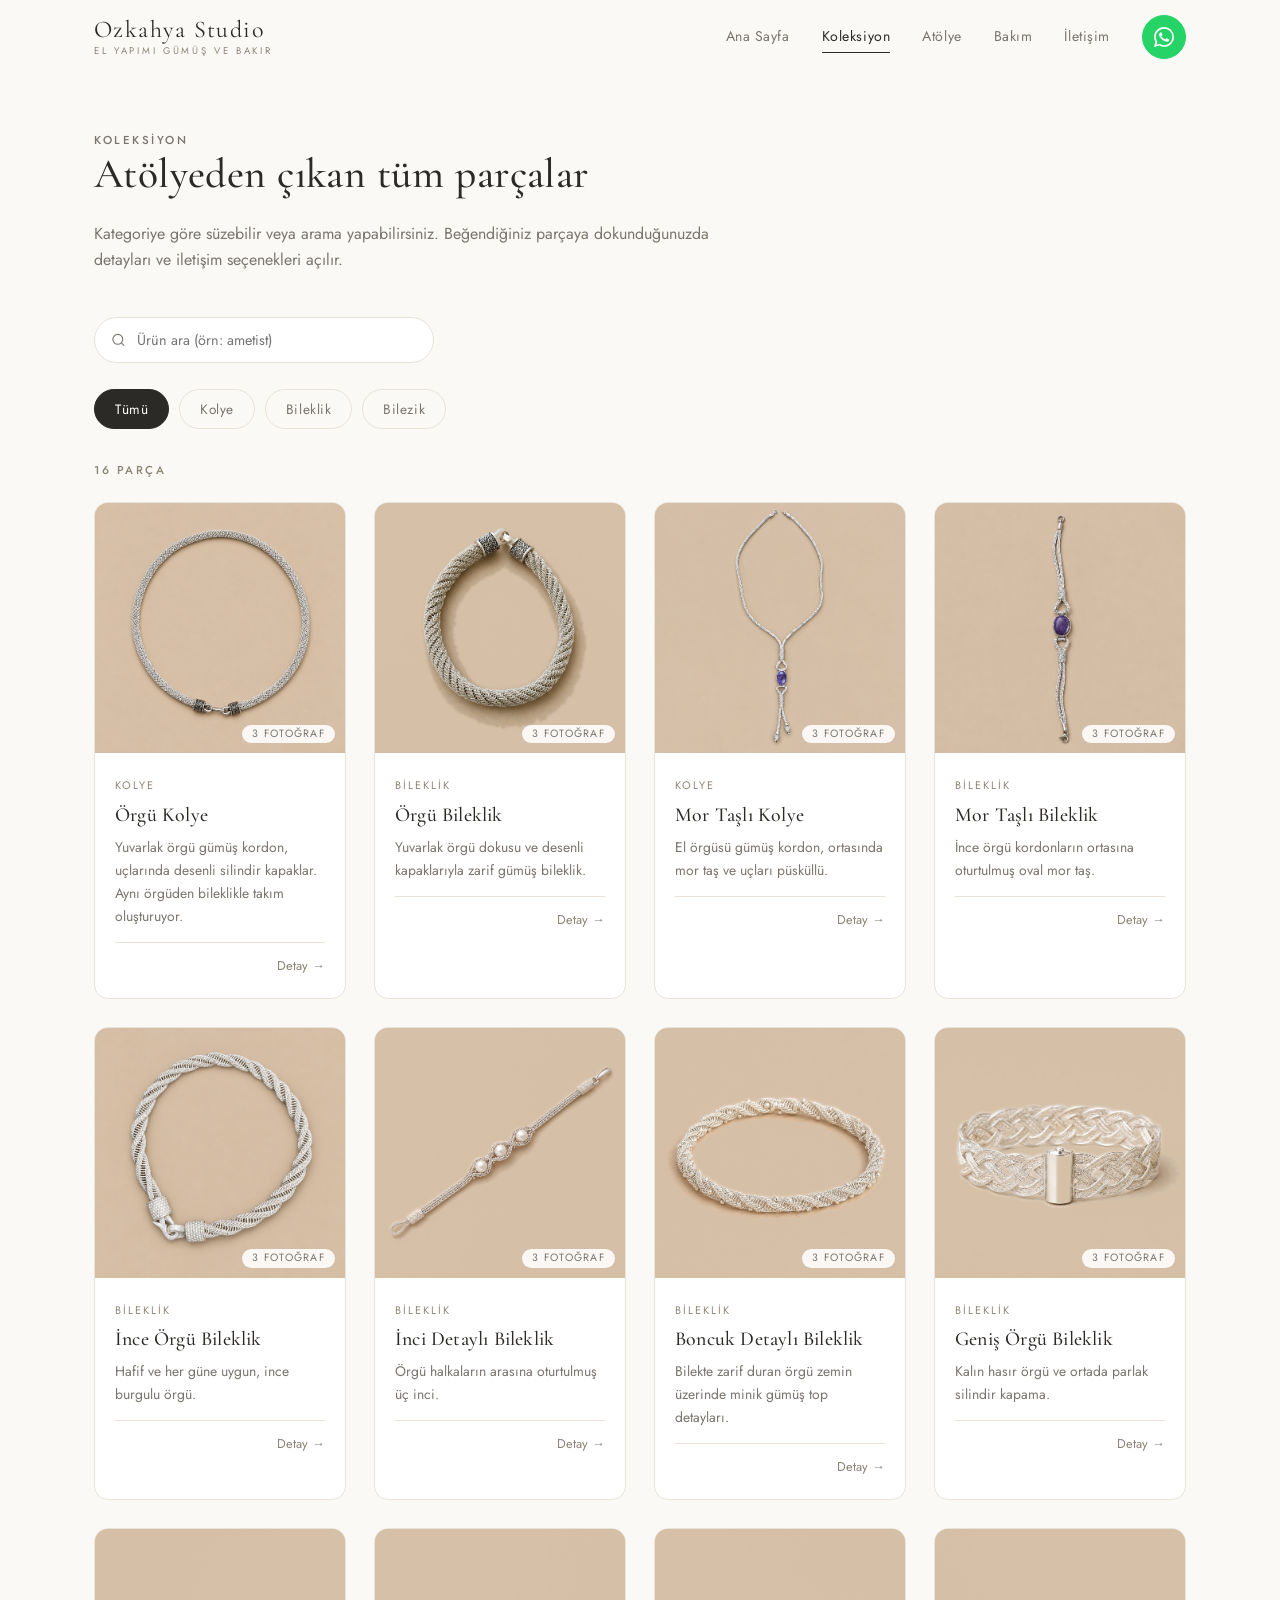
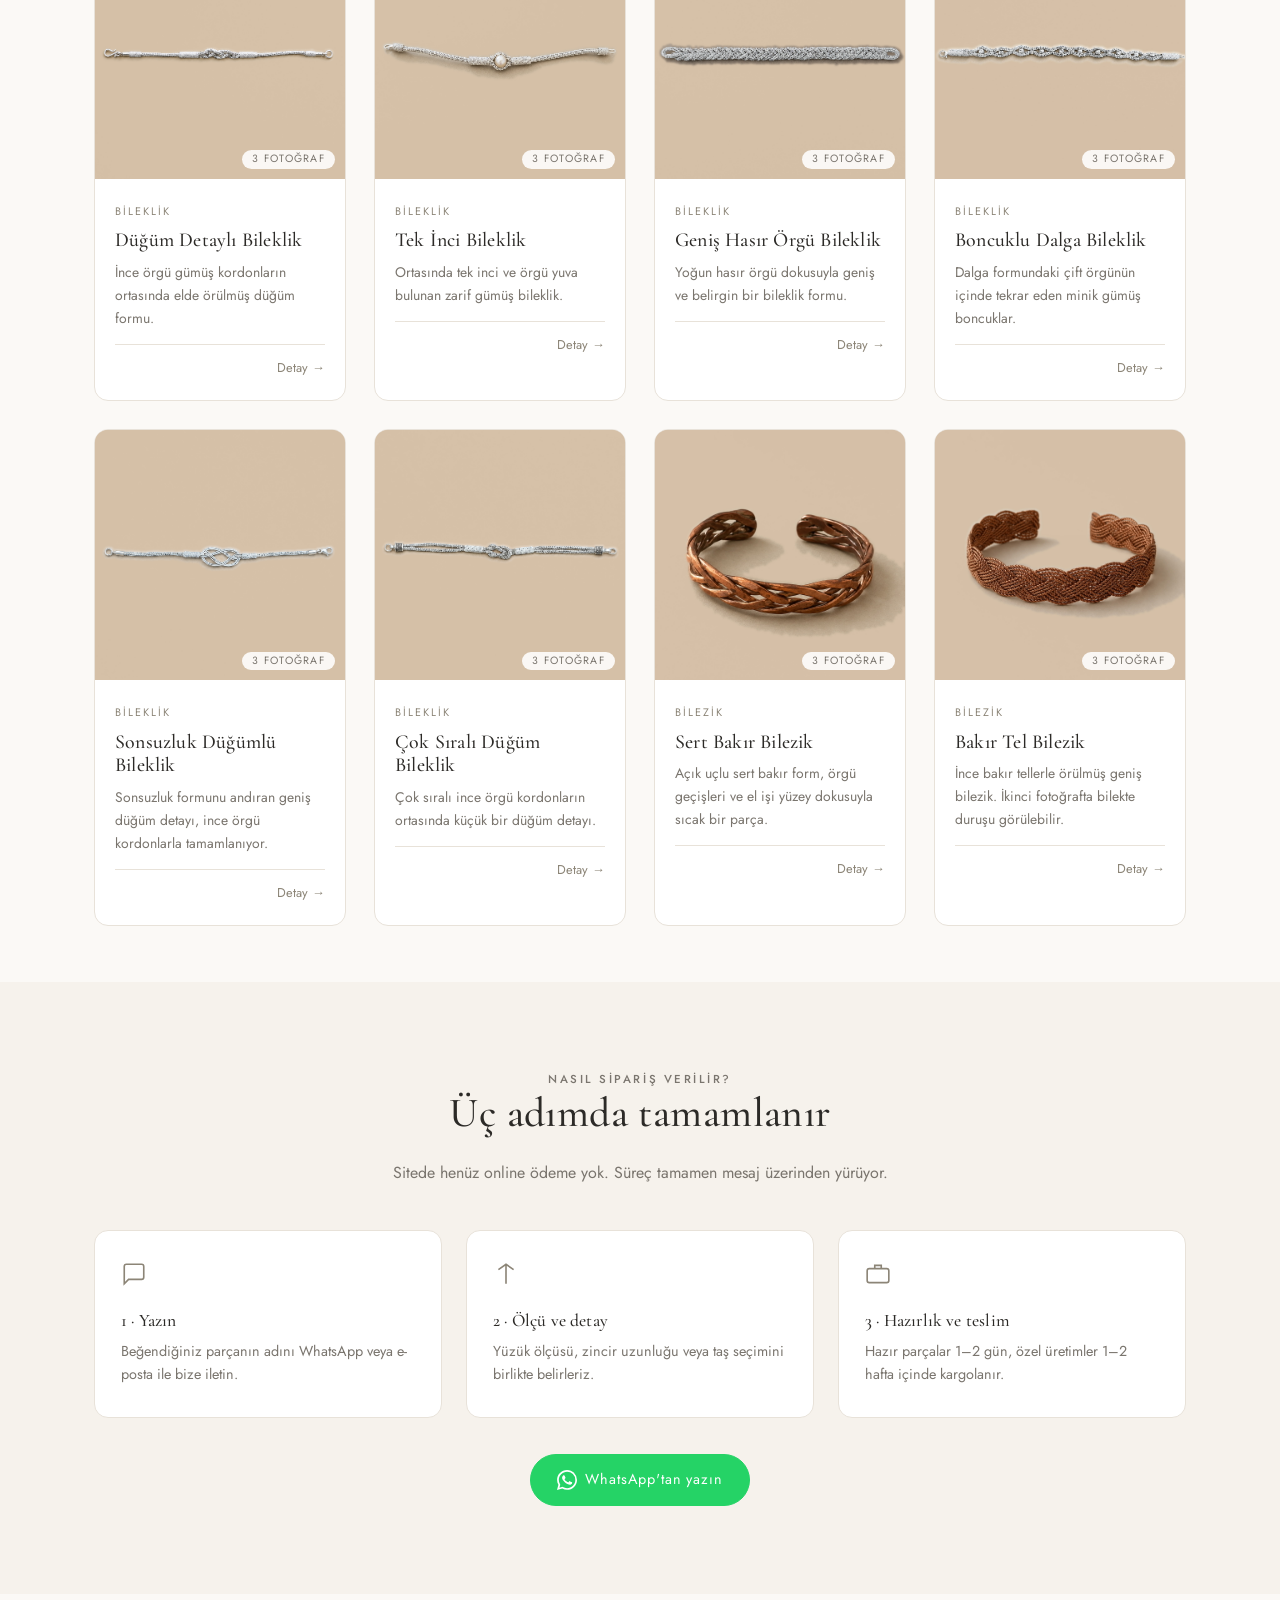
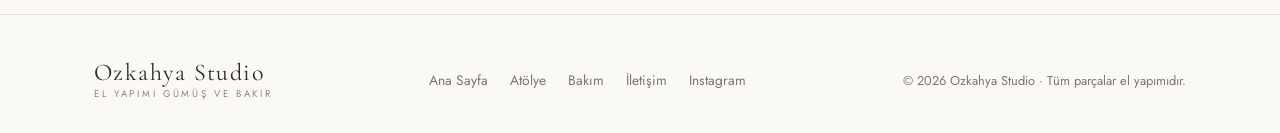
==== commit c9facdec: "img change" ====
--- a/koleksiyon.html
+++ b/koleksiyon.html
@@ -5,7 +5,7 @@
 <meta name="viewport" content="width=device-width, initial-scale=1">
 <title>Koleksiyon · Ozkahya Studio</title>
 <meta name="description" content="Ozkahya Studio koleksiyonu: el yapımı gümüş ve bakır kolye, küpe, yüzük, bileklik ve bilezikler.">
-<link rel="icon" href="gorseller/favicon.svg?v=rafine-1" type="image/svg+xml">
+<link rel="icon" href="gorseller/favicon.svg" type="image/svg+xml">
 <link rel="preconnect" href="https://fonts.googleapis.com">
 <link rel="preconnect" href="https://fonts.gstatic.com" crossorigin>
 <link href="https://fonts.googleapis.com/css2?family=Cormorant+Garamond:wght@400;500;600&family=Jost:wght@300;400;500&display=swap" rel="stylesheet">
@@ -16,12 +16,9 @@
 <!-- ================= ÜST MENÜ ================= -->
 <header class="ust-bar">
   <div class="kapsayici ust-bar-ic">
-    <a href="index.html" class="logo logo--marka" aria-label="Ozkahya Studio ana sayfa">
-      <img src="gorseller/logo-alternatifleri/ozkahya-studio-01-rafine.svg" alt="" width="42" height="42">
-      <span class="logo-metin">
-        <span class="logo-ad">Ozkahya Studio</span>
-        <span class="logo-alt">El Yapımı Gümüş ve Bakır</span>
-      </span>
+    <a href="index.html" class="logo">
+      <span class="logo-ad">Ozkahya Studio</span>
+      <span class="logo-alt">El Yapımı Gümüş ve Bakır</span>
     </a>
 
     <button class="menu-dugmesi" aria-label="Menü" aria-expanded="false">
@@ -102,12 +99,9 @@
 <!-- ================= ALT BİLGİ ================= -->
 <footer class="alt-bilgi">
   <div class="kapsayici alt-bilgi-ic">
-    <div class="logo logo--marka" aria-label="Ozkahya Studio">
-      <img src="gorseller/logo-alternatifleri/ozkahya-studio-01-rafine.svg" alt="" width="42" height="42">
-      <span class="logo-metin">
-        <span class="logo-ad">Ozkahya Studio</span>
-        <span class="logo-alt">El Yapımı Gümüş ve Bakır</span>
-      </span>
+    <div class="logo">
+      <span class="logo-ad">Ozkahya Studio</span>
+      <span class="logo-alt">El Yapımı Gümüş ve Bakır</span>
     </div>
     <nav class="alt-menu">
       <a href="index.html">Ana Sayfa</a>
--- a/css/stil.css
+++ b/css/stil.css
@@ -127,37 +127,17 @@
 }
 
 .logo { display: flex; flex-direction: column; line-height: 1; }
-.logo--marka {
-  flex-direction: row;
-  align-items: center;
-  gap: 10px;
-  transition: opacity var(--gecis), transform var(--gecis);
-}
-.logo--marka:hover { opacity: 0.72; }
-.logo--marka > img {
-  width: 42px;
-  height: 46px;
-  flex: 0 0 auto;
-  object-fit: contain;
-}
-.logo-metin {
-  display: flex;
-  flex-direction: column;
-  transform: translateY(1px);
-}
 .logo-ad {
   font-family: var(--serif);
-  font-size: 1.36rem;
-  line-height: 0.96;
-  letter-spacing: 0.035em;
+  font-size: 1.5rem;
+  letter-spacing: 0.06em;
 }
 .logo-alt {
-  font-size: 0.56rem;
-  line-height: 1.1;
-  letter-spacing: 0.245em;
+  font-size: 0.6rem;
+  letter-spacing: 0.28em;
   text-transform: uppercase;
   color: var(--vurgu);
-  margin-top: 6px;
+  margin-top: 5px;
 }
 
 .menu { display: flex; align-items: center; gap: 32px; }
@@ -203,65 +183,26 @@
 }
 
 /* ---------- Vitrin (hero) ---------- */
-.vitrin { padding: clamp(32px, 5vh, 56px) 0 64px; }
+.vitrin { padding: 76px 0 64px; }
 .vitrin-ic {
   display: grid;
-  grid-template-columns: minmax(0, 0.92fr) minmax(380px, 0.82fr);
-  gap: clamp(54px, 8vw, 112px);
-  align-items: center;
-}
-.vitrin-metin { max-width: 535px; }
+  grid-template-columns: 1.05fr 0.95fr;
+  gap: 64px;
+  align-items: center;
+}
 .vitrin h1 { margin-bottom: 20px; }
 .vitrin-yazi { font-size: 1.06rem; color: var(--yazi-soluk); max-width: 460px; }
 .vitrin-dugmeler { display: flex; flex-wrap: wrap; gap: 12px; margin-top: 30px; }
 
 .vitrin-gorsel {
-  margin: 0;
-  min-width: 0;
-}
-.vitrin-fotograf {
   position: relative;
-  height: clamp(430px, calc(100svh - 265px), 555px);
+  border-radius: 200px 200px 18px 18px;
   overflow: hidden;
-  background: var(--foto-zemin);
-}
-.vitrin-fotograf::after {
-  content: "";
-  position: absolute;
-  inset: 0;
-  border: 1px solid rgba(44, 42, 39, 0.08);
-  pointer-events: none;
-}
-.vitrin-fotograf img {
-  width: 100%;
-  height: 100%;
-  object-fit: cover;
-  object-position: center 42%;
-  transition: transform 0.8s cubic-bezier(.2,.7,.2,1);
-}
-.vitrin-gorsel:hover .vitrin-fotograf img { transform: scale(1.018); }
-.vitrin-kunye {
-  display: flex;
-  align-items: center;
-  gap: 15px;
-  padding: 16px 0 0;
-  color: var(--yazi-soluk);
-}
-.vitrin-sira {
-  font-family: var(--serif);
-  font-size: 1.45rem;
-  line-height: 1;
-  color: var(--vurgu-koyu);
-}
-.vitrin-kunye > span:nth-child(2) { display: grid; gap: 1px; }
-.vitrin-kunye small,
-.vitrin-malzeme {
-  font-size: 0.65rem;
-  letter-spacing: 0.15em;
-  text-transform: uppercase;
-}
-.vitrin-kunye strong { font-family: var(--serif); font-size: 1.08rem; font-weight: 500; color: var(--yazi); }
-.vitrin-malzeme { margin-left: auto; }
+  background: linear-gradient(160deg, #f3efe8, #e9e4dc 55%, #dfdad1);
+  aspect-ratio: 4 / 5;
+  box-shadow: var(--golge-yuksek);
+}
+.vitrin-gorsel svg { width: 100%; height: 100%; }
 
 .vitrin-notlar {
   display: flex;
@@ -443,44 +384,11 @@
   align-items: center;
 }
 .hakkinda-gorsel {
-  position: relative;
   aspect-ratio: 1 / 1;
-  background: transparent;
-}
-.atolye-fotograf { position: absolute; margin: 0; overflow: hidden; background: var(--foto-zemin); }
-.atolye-fotograf img { width: 100%; height: 100%; object-fit: cover; }
-.atolye-fotograf--ana { inset: 0 15% 11% 0; }
-.atolye-fotograf--ana::after {
-  content: "";
-  position: absolute;
-  inset: 0;
-  background: linear-gradient(180deg, transparent 64%, rgba(38, 29, 21, 0.5));
-}
-.atolye-fotograf--ana figcaption {
-  position: absolute;
-  left: 22px;
-  bottom: 18px;
-  z-index: 1;
-  color: #fff;
-  font-family: var(--serif);
-  font-size: 1.2rem;
-}
-.atolye-fotograf--detay {
-  width: 42%;
-  aspect-ratio: 1 / 1;
-  right: 0;
-  bottom: 0;
-  border: 8px solid #f6f2ec;
+  border-radius: var(--yumusak);
+  background: linear-gradient(150deg, #efeae2, #e2ddd4);
+  overflow: hidden;
   box-shadow: var(--golge);
-}
-.atolye-isaret {
-  position: absolute;
-  top: 0;
-  right: 0;
-  writing-mode: vertical-rl;
-  font-size: 0.65rem;
-  letter-spacing: 0.2em;
-  color: var(--vurgu);
 }
 
 .adimlar { display: grid; gap: 26px; margin-top: 8px; }
@@ -656,10 +564,7 @@
 @media (max-width: 860px) {
   .bolum { padding: 62px 0; }
   .vitrin-ic, .hakkinda-ic, .iletisim-ic { grid-template-columns: 1fr; gap: 40px; }
-  .vitrin { padding: 36px 0 62px; }
-  .vitrin-metin { max-width: 620px; }
-  .vitrin-gorsel { width: 100%; max-width: 520px; margin: 4px auto 0; }
-  .vitrin-fotograf { height: auto; aspect-ratio: 4 / 5; }
+  .vitrin-gorsel { max-width: 380px; margin: 0 auto; border-radius: 160px 160px 18px 18px; }
   .hakkinda-gorsel { max-width: 380px; }
   .pencere-ic { grid-template-columns: 1fr; }
   /* Kısa ekranlarda fotoğraf pencereyi kaplamasın */
@@ -687,12 +592,6 @@
 
 @media (max-width: 520px) {
   .kapsayici { padding: 0 18px; }
-  .vitrin { padding-top: 30px; }
-  .vitrin-kunye { align-items: flex-start; }
-  .vitrin-malzeme { display: none; }
-  .vitrin-notlar { gap: 11px 24px; margin-top: 38px; padding-top: 24px; }
-  .atolye-fotograf--ana { right: 10%; }
-  .atolye-fotograf--detay { width: 38%; }
   .izgara { grid-template-columns: 1fr 1fr; gap: 14px; }
   .urun-bilgi { padding: 14px 14px 18px; }
   .urun-ad { font-size: 1.05rem; }
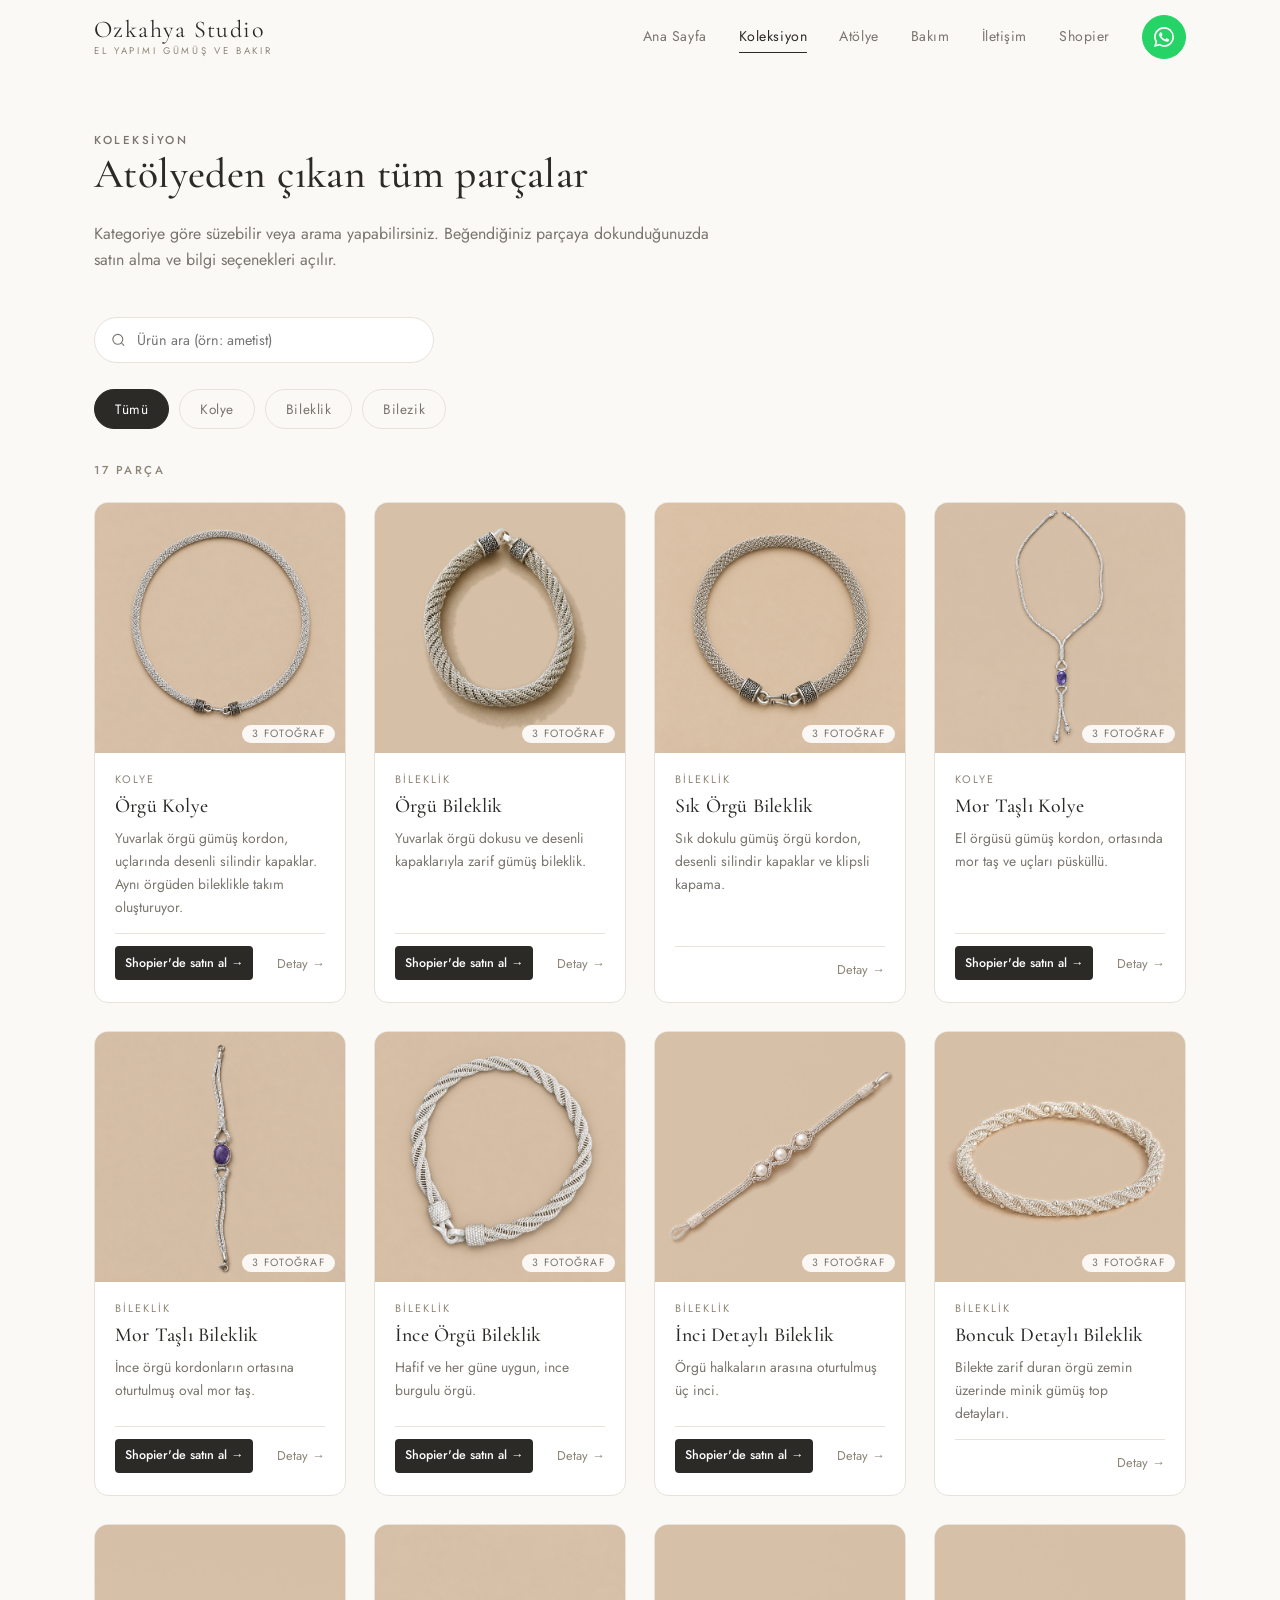
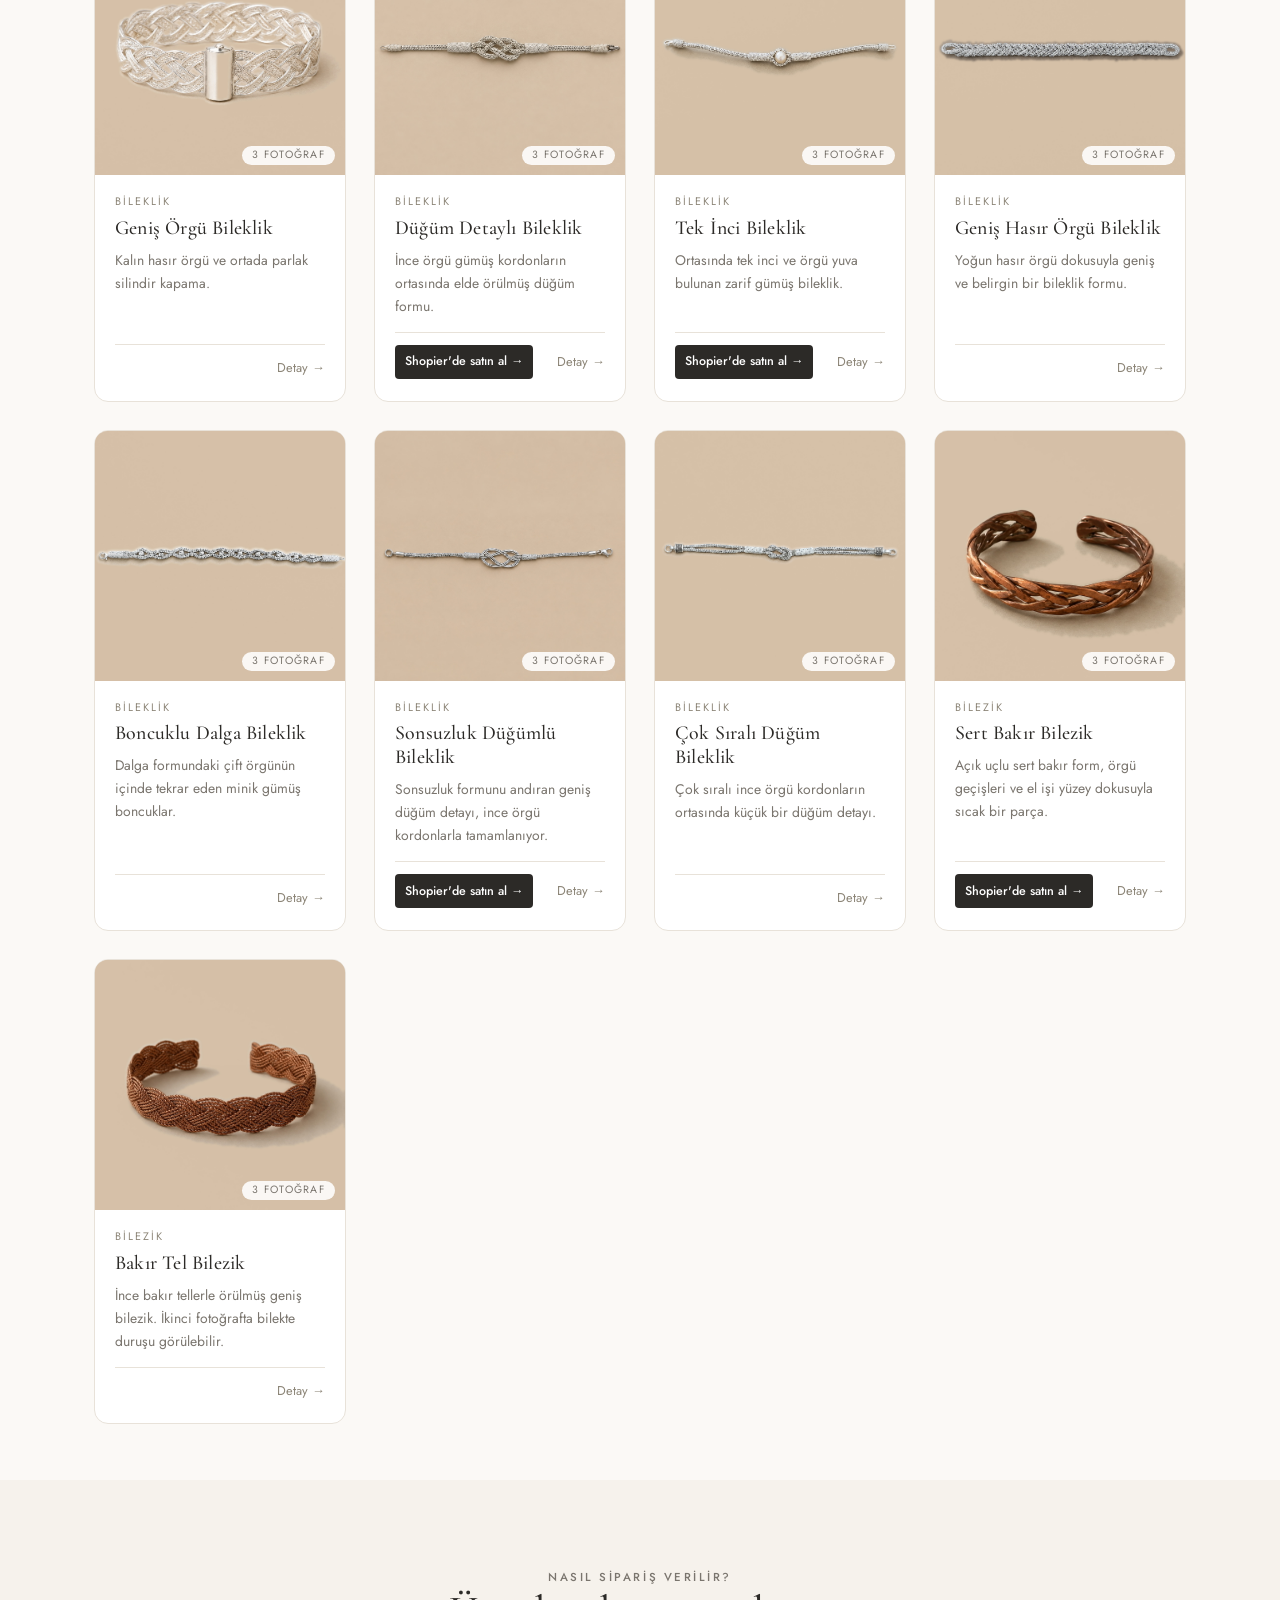
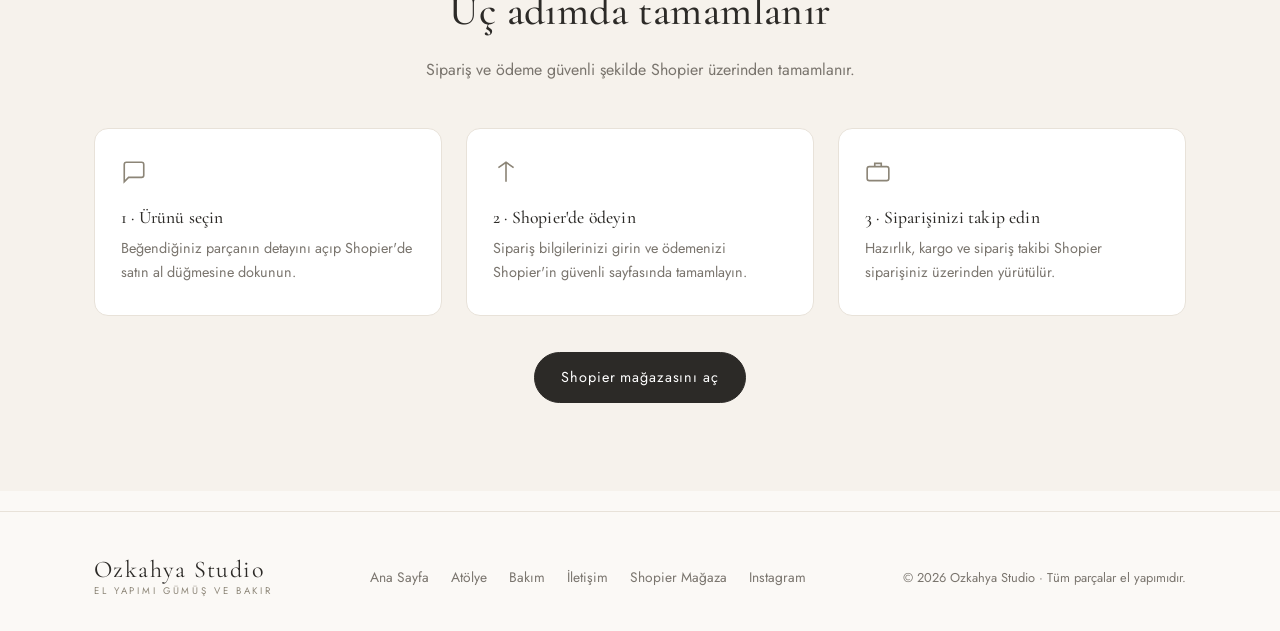
==== commit f0347e94: "Shopier satin alma akisini ekle" ====
--- a/koleksiyon.html
+++ b/koleksiyon.html
@@ -31,9 +31,10 @@
       <a href="index.html#atolye">Atölye</a>
       <a href="index.html#bakim">Bakım</a>
       <a href="index.html#iletisim">İletişim</a>
+      <a href="https://www.shopier.com/ozkahyastudio" target="_blank" rel="noopener">Shopier</a>
       <!-- WhatsApp logosu js/site.js tarafından eklenir -->
-      <a class="buton buton--simge" data-whatsapp="Merhaba, takılarınız hakkında bilgi almak istiyorum."
-         aria-label="WhatsApp'tan yazın" title="WhatsApp'tan yazın"></a>
+      <a class="buton buton--simge" data-whatsapp="Merhaba, bir ürün hakkında bilgi almak istiyorum."
+         aria-label="WhatsApp'tan bilgi alın" title="WhatsApp'tan bilgi alın"></a>
     </nav>
   </div>
 </header>
@@ -46,7 +47,7 @@
       <h2>Atölyeden çıkan tüm parçalar</h2>
       <p>
         Kategoriye göre süzebilir veya arama yapabilirsiniz. Beğendiğiniz parçaya
-        dokunduğunuzda detayları ve iletişim seçenekleri açılır.
+        dokunduğunuzda satın alma ve bilgi seçenekleri açılır.
       </p>
     </div>
 
@@ -69,29 +70,29 @@
     <div class="bolum-baslik bolum-baslik--orta">
       <p class="ust-etiket">Nasıl sipariş verilir?</p>
       <h2>Üç adımda tamamlanır</h2>
-      <p>Sitede henüz online ödeme yok. Süreç tamamen mesaj üzerinden yürüyor.</p>
+      <p>Sipariş ve ödeme güvenli şekilde Shopier üzerinden tamamlanır.</p>
     </div>
 
     <div class="kartlar">
       <div class="kart">
         <svg width="26" height="26" viewBox="0 0 24 24" fill="none" stroke="currentColor" stroke-width="1.5"><path d="M21 15a2 2 0 0 1-2 2H7l-4 4V5a2 2 0 0 1 2-2h14a2 2 0 0 1 2 2z"/></svg>
-        <h3>1 · Yazın</h3>
-        <p>Beğendiğiniz parçanın adını WhatsApp veya e-posta ile bize iletin.</p>
+        <h3>1 · Ürünü seçin</h3>
+        <p>Beğendiğiniz parçanın detayını açıp Shopier'de satın al düğmesine dokunun.</p>
       </div>
       <div class="kart">
         <svg width="26" height="26" viewBox="0 0 24 24" fill="none" stroke="currentColor" stroke-width="1.5"><path d="M12 3v18M5 8l7-5 7 5"/></svg>
-        <h3>2 · Ölçü ve detay</h3>
-        <p>Yüzük ölçüsü, zincir uzunluğu veya taş seçimini birlikte belirleriz.</p>
+        <h3>2 · Shopier'de ödeyin</h3>
+        <p>Sipariş bilgilerinizi girin ve ödemenizi Shopier'in güvenli sayfasında tamamlayın.</p>
       </div>
       <div class="kart">
         <svg width="26" height="26" viewBox="0 0 24 24" fill="none" stroke="currentColor" stroke-width="1.5"><rect x="2" y="7" width="20" height="13" rx="2"/><path d="M9 7V4h6v3"/></svg>
-        <h3>3 · Hazırlık ve teslim</h3>
-        <p>Hazır parçalar 1–2 gün, özel üretimler 1–2 hafta içinde kargolanır.</p>
+        <h3>3 · Siparişinizi takip edin</h3>
+        <p>Hazırlık, kargo ve sipariş takibi Shopier siparişiniz üzerinden yürütülür.</p>
       </div>
     </div>
 
     <div style="text-align:center;margin-top:36px">
-      <a class="buton" data-whatsapp="Merhaba, koleksiyondan bir parça hakkında bilgi almak istiyorum.">WhatsApp'tan yazın</a>
+      <a class="buton" href="https://www.shopier.com/ozkahyastudio" target="_blank" rel="noopener">Shopier mağazasını aç</a>
     </div>
   </div>
 </section>
@@ -108,6 +109,7 @@
       <a href="index.html#atolye">Atölye</a>
       <a href="index.html#bakim">Bakım</a>
       <a href="index.html#iletisim">İletişim</a>
+      <a href="https://www.shopier.com/ozkahyastudio" target="_blank" rel="noopener">Shopier Mağaza</a>
       <a data-baglanti="instagram" href="#" target="_blank" rel="noopener">Instagram</a>
     </nav>
     <p class="telif">© <span id="yil"></span> Ozkahya Studio · Tüm parçalar el yapımıdır.</p>
@@ -127,6 +129,7 @@
       <p class="pencere-detay" id="pencereDetay"></p>
       <p style="font-size:.86rem;color:var(--yazi-soluk)" id="pencereStok"></p>
       <div class="pencere-dugmeler">
+        <a class="buton" id="pencereShopier" href="#" target="_blank" rel="noopener">Shopier'de satın al</a>
         <a class="buton" id="pencereWhatsapp" href="#" target="_blank" rel="noopener">WhatsApp'tan bilgi al</a>
         <a class="buton buton--bos" id="pencereEposta" href="#">E-posta ile sor</a>
       </div>
--- a/css/stil.css
+++ b/css/stil.css
@@ -95,6 +95,7 @@
   transition: var(--gecis);
 }
 .buton:hover { background: var(--vurgu-koyu); border-color: var(--vurgu-koyu); }
+.buton[hidden] { display: none; }
 
 .buton--bos { background: transparent; color: var(--yazi); border-color: var(--cizgi); }
 .buton--bos:hover { background: #fff; border-color: var(--yazi); color: var(--yazi); }
@@ -264,7 +265,8 @@
 }
 
 .urun {
-  display: block;
+  display: flex;
+  flex-direction: column;
   width: 100%;
   appearance: none;
   -webkit-appearance: none;
@@ -345,7 +347,12 @@
   color: var(--yazi-soluk);
 }
 
-.urun-bilgi { padding: 18px 20px 22px; }
+.urun-bilgi {
+  display: flex;
+  flex: 1;
+  flex-direction: column;
+  padding: 18px 20px 22px;
+}
 .urun-kategori {
   font-size: 0.68rem;
   letter-spacing: 0.18em;
@@ -359,9 +366,27 @@
   align-items: center;
   justify-content: space-between;
   gap: 10px;
+  margin-top: auto;
   padding-top: 12px;
   border-top: 1px solid var(--cizgi);
 }
+.urun-shopier-link {
+  display: inline-flex;
+  align-items: center;
+  justify-content: center;
+  min-height: 34px;
+  padding: 7px 10px;
+  border-radius: 4px;
+  background: var(--yazi);
+  color: var(--yazi);
+  font-size: 0.78rem;
+  font-weight: 500;
+  line-height: 1.2;
+  text-align: center;
+}
+.urun-shopier-link,
+.urun-shopier-link:hover { color: #fff; }
+.urun-shopier-link:hover { background: var(--vurgu-koyu); }
 .urun-alt--sadece-detay { justify-content: flex-end; }
 .urun-fiyat { font-size: 0.98rem; letter-spacing: 0.02em; }
 .urun-detay-link { font-size: 0.8rem; color: var(--vurgu); }
@@ -596,6 +621,8 @@
   .urun-bilgi { padding: 14px 14px 18px; }
   .urun-ad { font-size: 1.05rem; }
   .urun-aciklama { display: none; }
+  .urun-alt { align-items: flex-end; flex-direction: column; }
+  .urun-alt--sadece-detay { align-items: flex-end; }
 }
 
 @media (prefers-reduced-motion: reduce) {
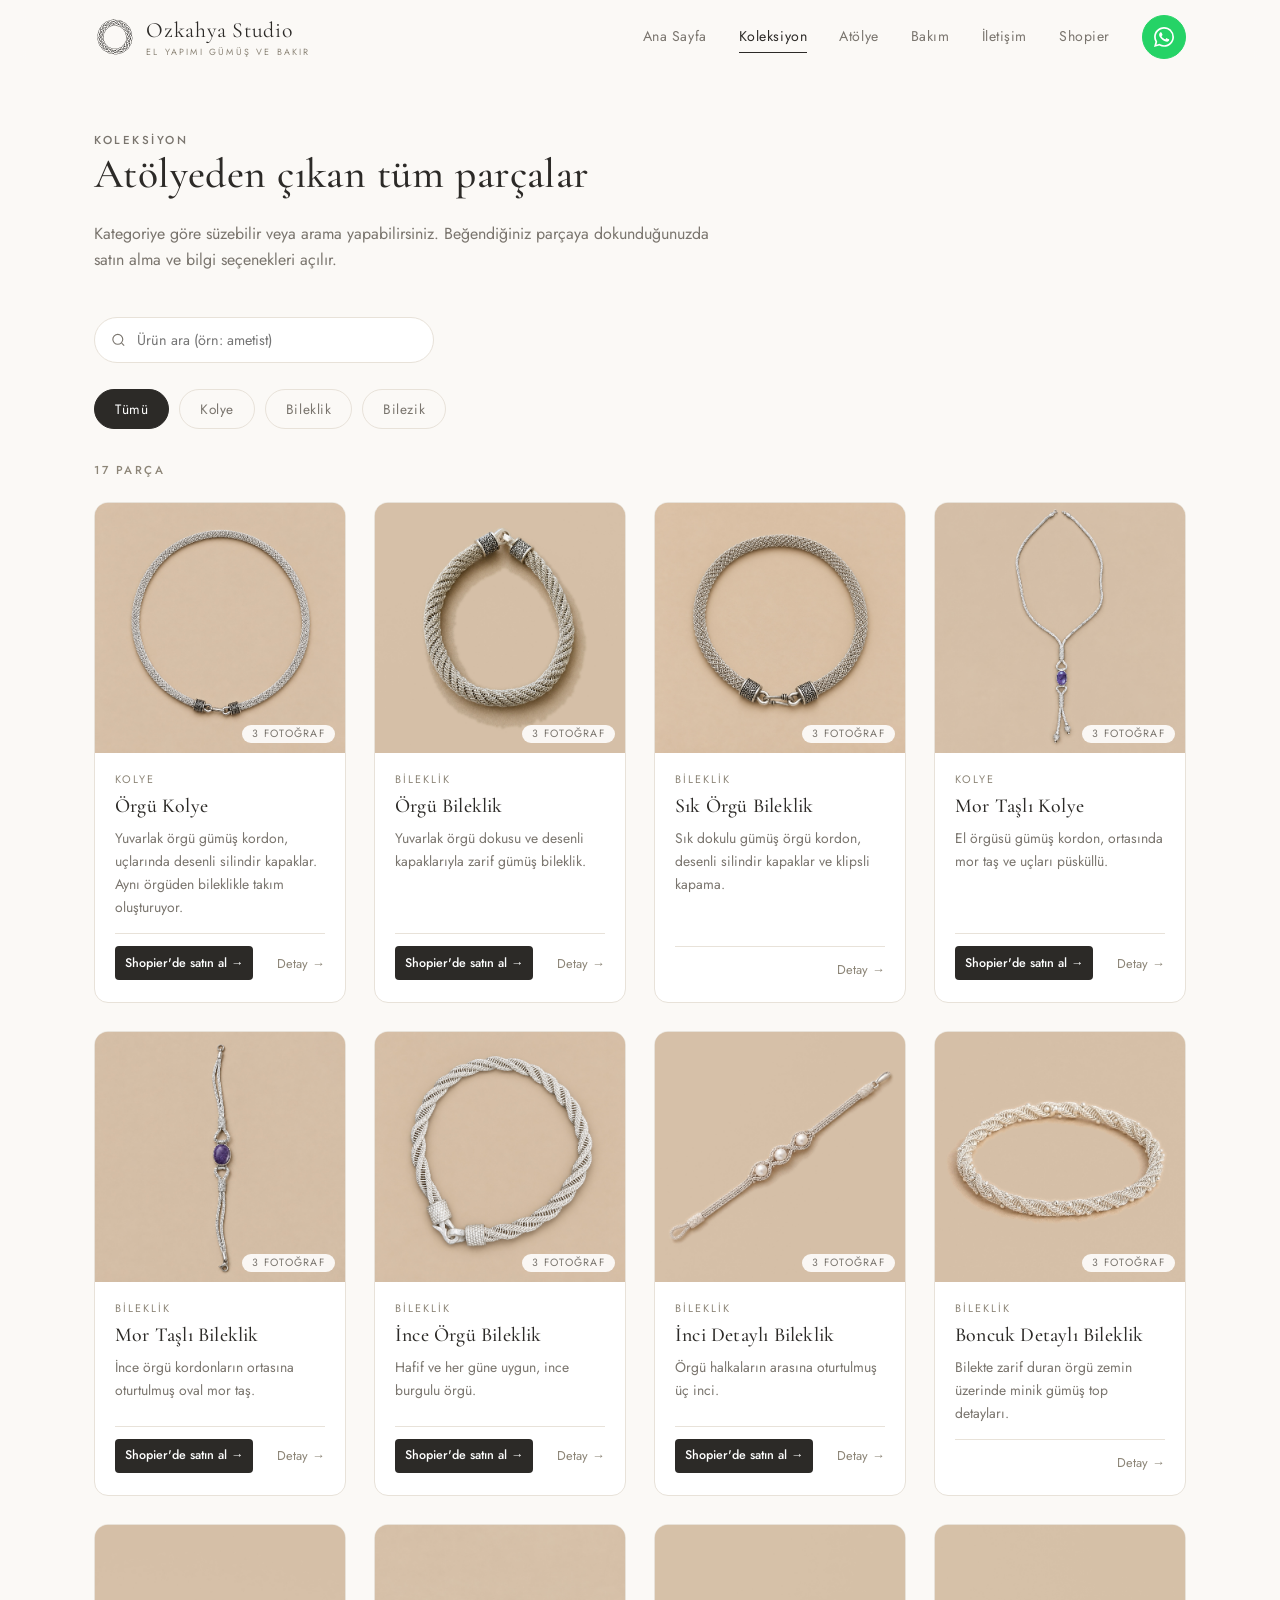
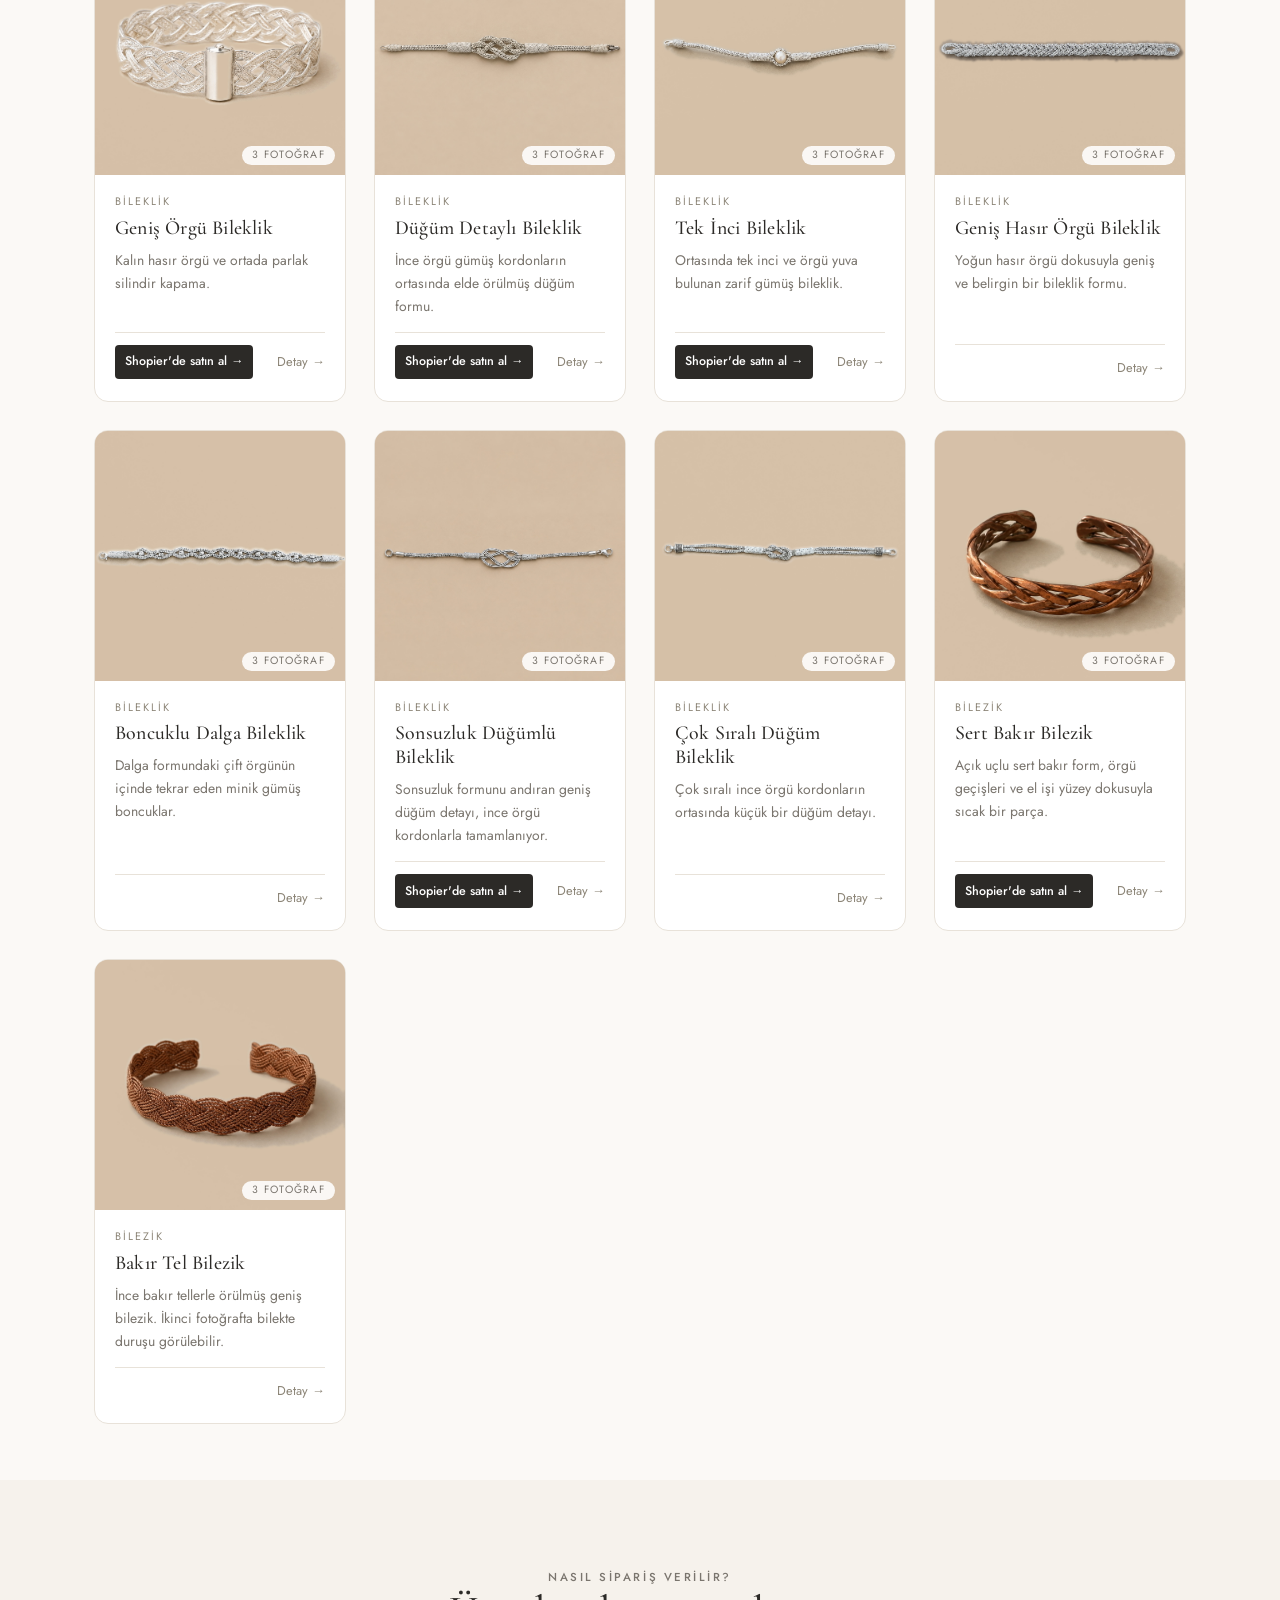
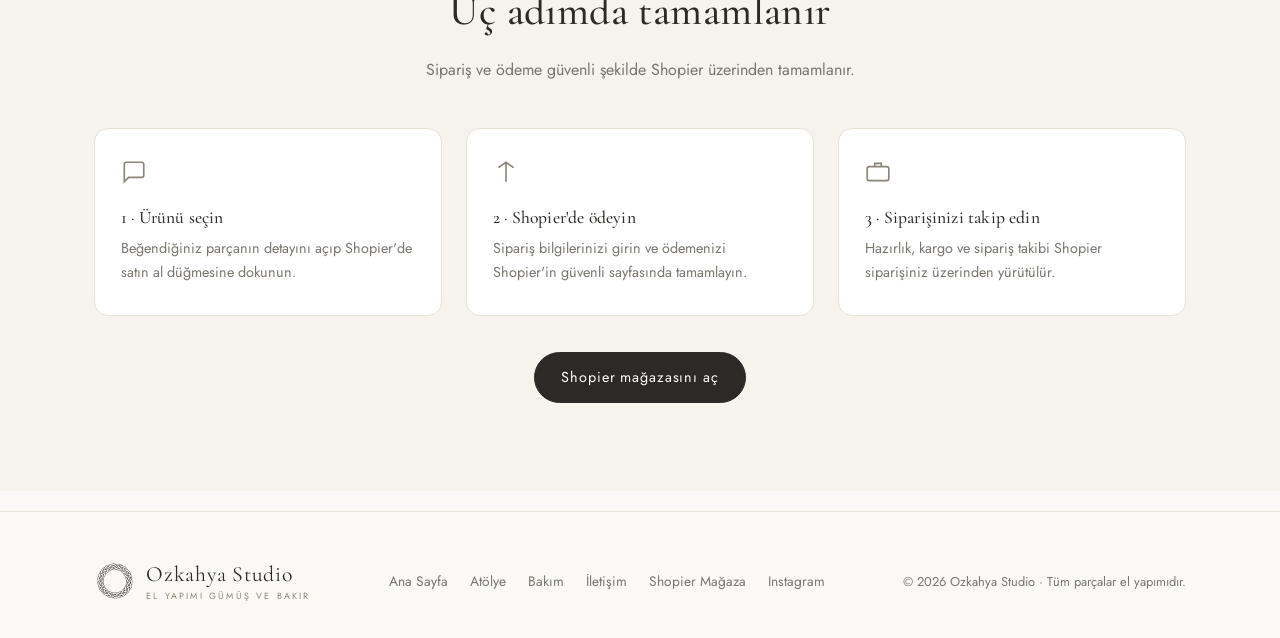
==== commit bb457959: "Merge main into logo-images preserving logo and favicon" ====
--- a/koleksiyon.html
+++ b/koleksiyon.html
@@ -5,7 +5,7 @@
 <meta name="viewport" content="width=device-width, initial-scale=1">
 <title>Koleksiyon · Ozkahya Studio</title>
 <meta name="description" content="Ozkahya Studio koleksiyonu: el yapımı gümüş ve bakır kolye, küpe, yüzük, bileklik ve bilezikler.">
-<link rel="icon" href="gorseller/favicon.svg" type="image/svg+xml">
+<link rel="icon" href="gorseller/favicon.svg?v=rafine-1" type="image/svg+xml">
 <link rel="preconnect" href="https://fonts.googleapis.com">
 <link rel="preconnect" href="https://fonts.gstatic.com" crossorigin>
 <link href="https://fonts.googleapis.com/css2?family=Cormorant+Garamond:wght@400;500;600&family=Jost:wght@300;400;500&display=swap" rel="stylesheet">
@@ -16,9 +16,12 @@
 <!-- ================= ÜST MENÜ ================= -->
 <header class="ust-bar">
   <div class="kapsayici ust-bar-ic">
-    <a href="index.html" class="logo">
-      <span class="logo-ad">Ozkahya Studio</span>
-      <span class="logo-alt">El Yapımı Gümüş ve Bakır</span>
+    <a href="index.html" class="logo logo--marka" aria-label="Ozkahya Studio ana sayfa">
+      <img src="gorseller/logo-alternatifleri/ozkahya-studio-01-rafine.svg" alt="" width="42" height="42">
+      <span class="logo-metin">
+        <span class="logo-ad">Ozkahya Studio</span>
+        <span class="logo-alt">El Yapımı Gümüş ve Bakır</span>
+      </span>
     </a>
 
     <button class="menu-dugmesi" aria-label="Menü" aria-expanded="false">
@@ -100,9 +103,12 @@
 <!-- ================= ALT BİLGİ ================= -->
 <footer class="alt-bilgi">
   <div class="kapsayici alt-bilgi-ic">
-    <div class="logo">
-      <span class="logo-ad">Ozkahya Studio</span>
-      <span class="logo-alt">El Yapımı Gümüş ve Bakır</span>
+    <div class="logo logo--marka" aria-label="Ozkahya Studio">
+      <img src="gorseller/logo-alternatifleri/ozkahya-studio-01-rafine.svg" alt="" width="42" height="42">
+      <span class="logo-metin">
+        <span class="logo-ad">Ozkahya Studio</span>
+        <span class="logo-alt">El Yapımı Gümüş ve Bakır</span>
+      </span>
     </div>
     <nav class="alt-menu">
       <a href="index.html">Ana Sayfa</a>
--- a/css/stil.css
+++ b/css/stil.css
@@ -128,17 +128,37 @@
 }
 
 .logo { display: flex; flex-direction: column; line-height: 1; }
+.logo--marka {
+  flex-direction: row;
+  align-items: center;
+  gap: 10px;
+  transition: opacity var(--gecis), transform var(--gecis);
+}
+.logo--marka:hover { opacity: 0.72; }
+.logo--marka > img {
+  width: 42px;
+  height: 46px;
+  flex: 0 0 auto;
+  object-fit: contain;
+}
+.logo-metin {
+  display: flex;
+  flex-direction: column;
+  transform: translateY(1px);
+}
 .logo-ad {
   font-family: var(--serif);
-  font-size: 1.5rem;
-  letter-spacing: 0.06em;
+  font-size: 1.36rem;
+  line-height: 0.96;
+  letter-spacing: 0.035em;
 }
 .logo-alt {
-  font-size: 0.6rem;
-  letter-spacing: 0.28em;
+  font-size: 0.56rem;
+  line-height: 1.1;
+  letter-spacing: 0.245em;
   text-transform: uppercase;
   color: var(--vurgu);
-  margin-top: 5px;
+  margin-top: 6px;
 }
 
 .menu { display: flex; align-items: center; gap: 32px; }
@@ -184,26 +204,65 @@
 }
 
 /* ---------- Vitrin (hero) ---------- */
-.vitrin { padding: 76px 0 64px; }
+.vitrin { padding: clamp(32px, 5vh, 56px) 0 64px; }
 .vitrin-ic {
   display: grid;
-  grid-template-columns: 1.05fr 0.95fr;
-  gap: 64px;
-  align-items: center;
-}
+  grid-template-columns: minmax(0, 0.92fr) minmax(380px, 0.82fr);
+  gap: clamp(54px, 8vw, 112px);
+  align-items: center;
+}
+.vitrin-metin { max-width: 535px; }
 .vitrin h1 { margin-bottom: 20px; }
 .vitrin-yazi { font-size: 1.06rem; color: var(--yazi-soluk); max-width: 460px; }
 .vitrin-dugmeler { display: flex; flex-wrap: wrap; gap: 12px; margin-top: 30px; }
 
 .vitrin-gorsel {
+  margin: 0;
+  min-width: 0;
+}
+.vitrin-fotograf {
   position: relative;
-  border-radius: 200px 200px 18px 18px;
+  height: clamp(430px, calc(100svh - 265px), 555px);
   overflow: hidden;
-  background: linear-gradient(160deg, #f3efe8, #e9e4dc 55%, #dfdad1);
-  aspect-ratio: 4 / 5;
-  box-shadow: var(--golge-yuksek);
-}
-.vitrin-gorsel svg { width: 100%; height: 100%; }
+  background: var(--foto-zemin);
+}
+.vitrin-fotograf::after {
+  content: "";
+  position: absolute;
+  inset: 0;
+  border: 1px solid rgba(44, 42, 39, 0.08);
+  pointer-events: none;
+}
+.vitrin-fotograf img {
+  width: 100%;
+  height: 100%;
+  object-fit: cover;
+  object-position: center 42%;
+  transition: transform 0.8s cubic-bezier(.2,.7,.2,1);
+}
+.vitrin-gorsel:hover .vitrin-fotograf img { transform: scale(1.018); }
+.vitrin-kunye {
+  display: flex;
+  align-items: center;
+  gap: 15px;
+  padding: 16px 0 0;
+  color: var(--yazi-soluk);
+}
+.vitrin-sira {
+  font-family: var(--serif);
+  font-size: 1.45rem;
+  line-height: 1;
+  color: var(--vurgu-koyu);
+}
+.vitrin-kunye > span:nth-child(2) { display: grid; gap: 1px; }
+.vitrin-kunye small,
+.vitrin-malzeme {
+  font-size: 0.65rem;
+  letter-spacing: 0.15em;
+  text-transform: uppercase;
+}
+.vitrin-kunye strong { font-family: var(--serif); font-size: 1.08rem; font-weight: 500; color: var(--yazi); }
+.vitrin-malzeme { margin-left: auto; }
 
 .vitrin-notlar {
   display: flex;
@@ -409,11 +468,44 @@
   align-items: center;
 }
 .hakkinda-gorsel {
+  position: relative;
   aspect-ratio: 1 / 1;
-  border-radius: var(--yumusak);
-  background: linear-gradient(150deg, #efeae2, #e2ddd4);
-  overflow: hidden;
+  background: transparent;
+}
+.atolye-fotograf { position: absolute; margin: 0; overflow: hidden; background: var(--foto-zemin); }
+.atolye-fotograf img { width: 100%; height: 100%; object-fit: cover; }
+.atolye-fotograf--ana { inset: 0 15% 11% 0; }
+.atolye-fotograf--ana::after {
+  content: "";
+  position: absolute;
+  inset: 0;
+  background: linear-gradient(180deg, transparent 64%, rgba(38, 29, 21, 0.5));
+}
+.atolye-fotograf--ana figcaption {
+  position: absolute;
+  left: 22px;
+  bottom: 18px;
+  z-index: 1;
+  color: #fff;
+  font-family: var(--serif);
+  font-size: 1.2rem;
+}
+.atolye-fotograf--detay {
+  width: 42%;
+  aspect-ratio: 1 / 1;
+  right: 0;
+  bottom: 0;
+  border: 8px solid #f6f2ec;
   box-shadow: var(--golge);
+}
+.atolye-isaret {
+  position: absolute;
+  top: 0;
+  right: 0;
+  writing-mode: vertical-rl;
+  font-size: 0.65rem;
+  letter-spacing: 0.2em;
+  color: var(--vurgu);
 }
 
 .adimlar { display: grid; gap: 26px; margin-top: 8px; }
@@ -589,7 +681,10 @@
 @media (max-width: 860px) {
   .bolum { padding: 62px 0; }
   .vitrin-ic, .hakkinda-ic, .iletisim-ic { grid-template-columns: 1fr; gap: 40px; }
-  .vitrin-gorsel { max-width: 380px; margin: 0 auto; border-radius: 160px 160px 18px 18px; }
+  .vitrin { padding: 36px 0 62px; }
+  .vitrin-metin { max-width: 620px; }
+  .vitrin-gorsel { width: 100%; max-width: 520px; margin: 4px auto 0; }
+  .vitrin-fotograf { height: auto; aspect-ratio: 4 / 5; }
   .hakkinda-gorsel { max-width: 380px; }
   .pencere-ic { grid-template-columns: 1fr; }
   /* Kısa ekranlarda fotoğraf pencereyi kaplamasın */
@@ -617,6 +712,12 @@
 
 @media (max-width: 520px) {
   .kapsayici { padding: 0 18px; }
+  .vitrin { padding-top: 30px; }
+  .vitrin-kunye { align-items: flex-start; }
+  .vitrin-malzeme { display: none; }
+  .vitrin-notlar { gap: 11px 24px; margin-top: 38px; padding-top: 24px; }
+  .atolye-fotograf--ana { right: 10%; }
+  .atolye-fotograf--detay { width: 38%; }
   .izgara { grid-template-columns: 1fr 1fr; gap: 14px; }
   .urun-bilgi { padding: 14px 14px 18px; }
   .urun-ad { font-size: 1.05rem; }
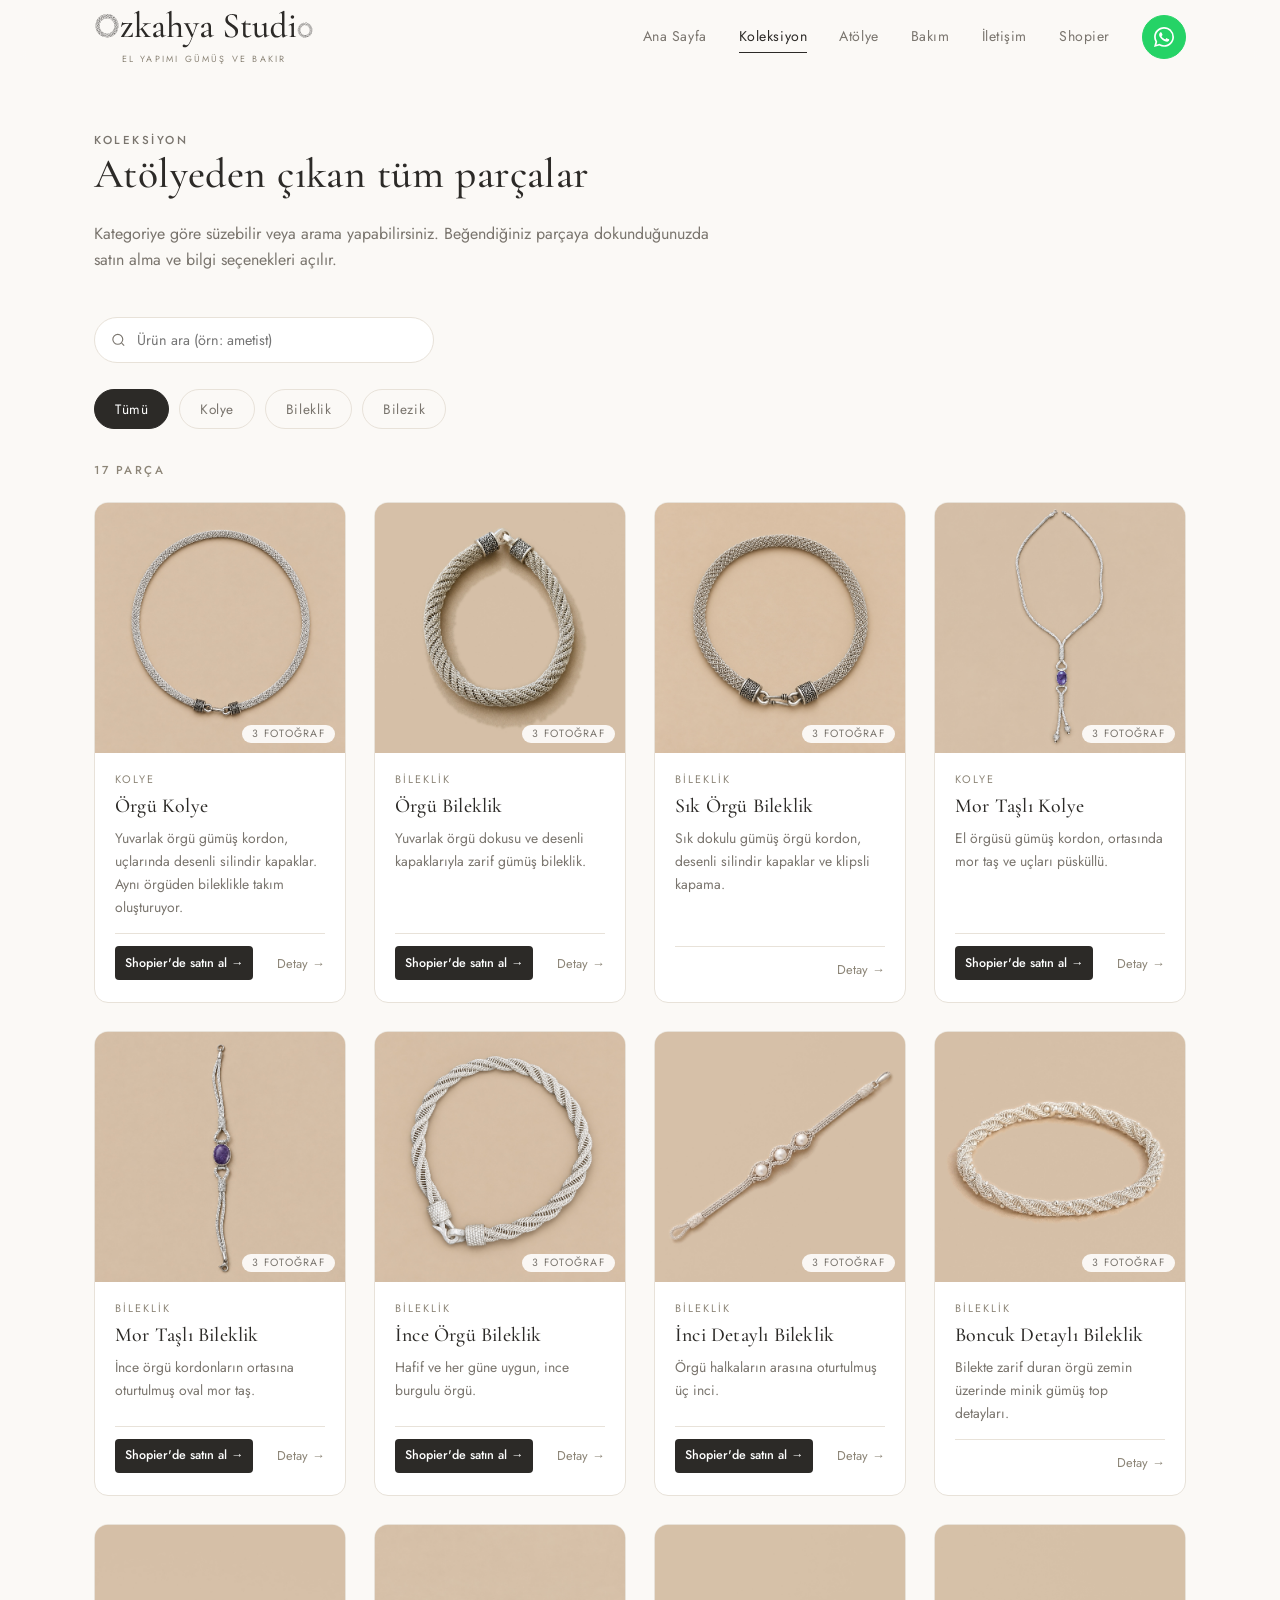
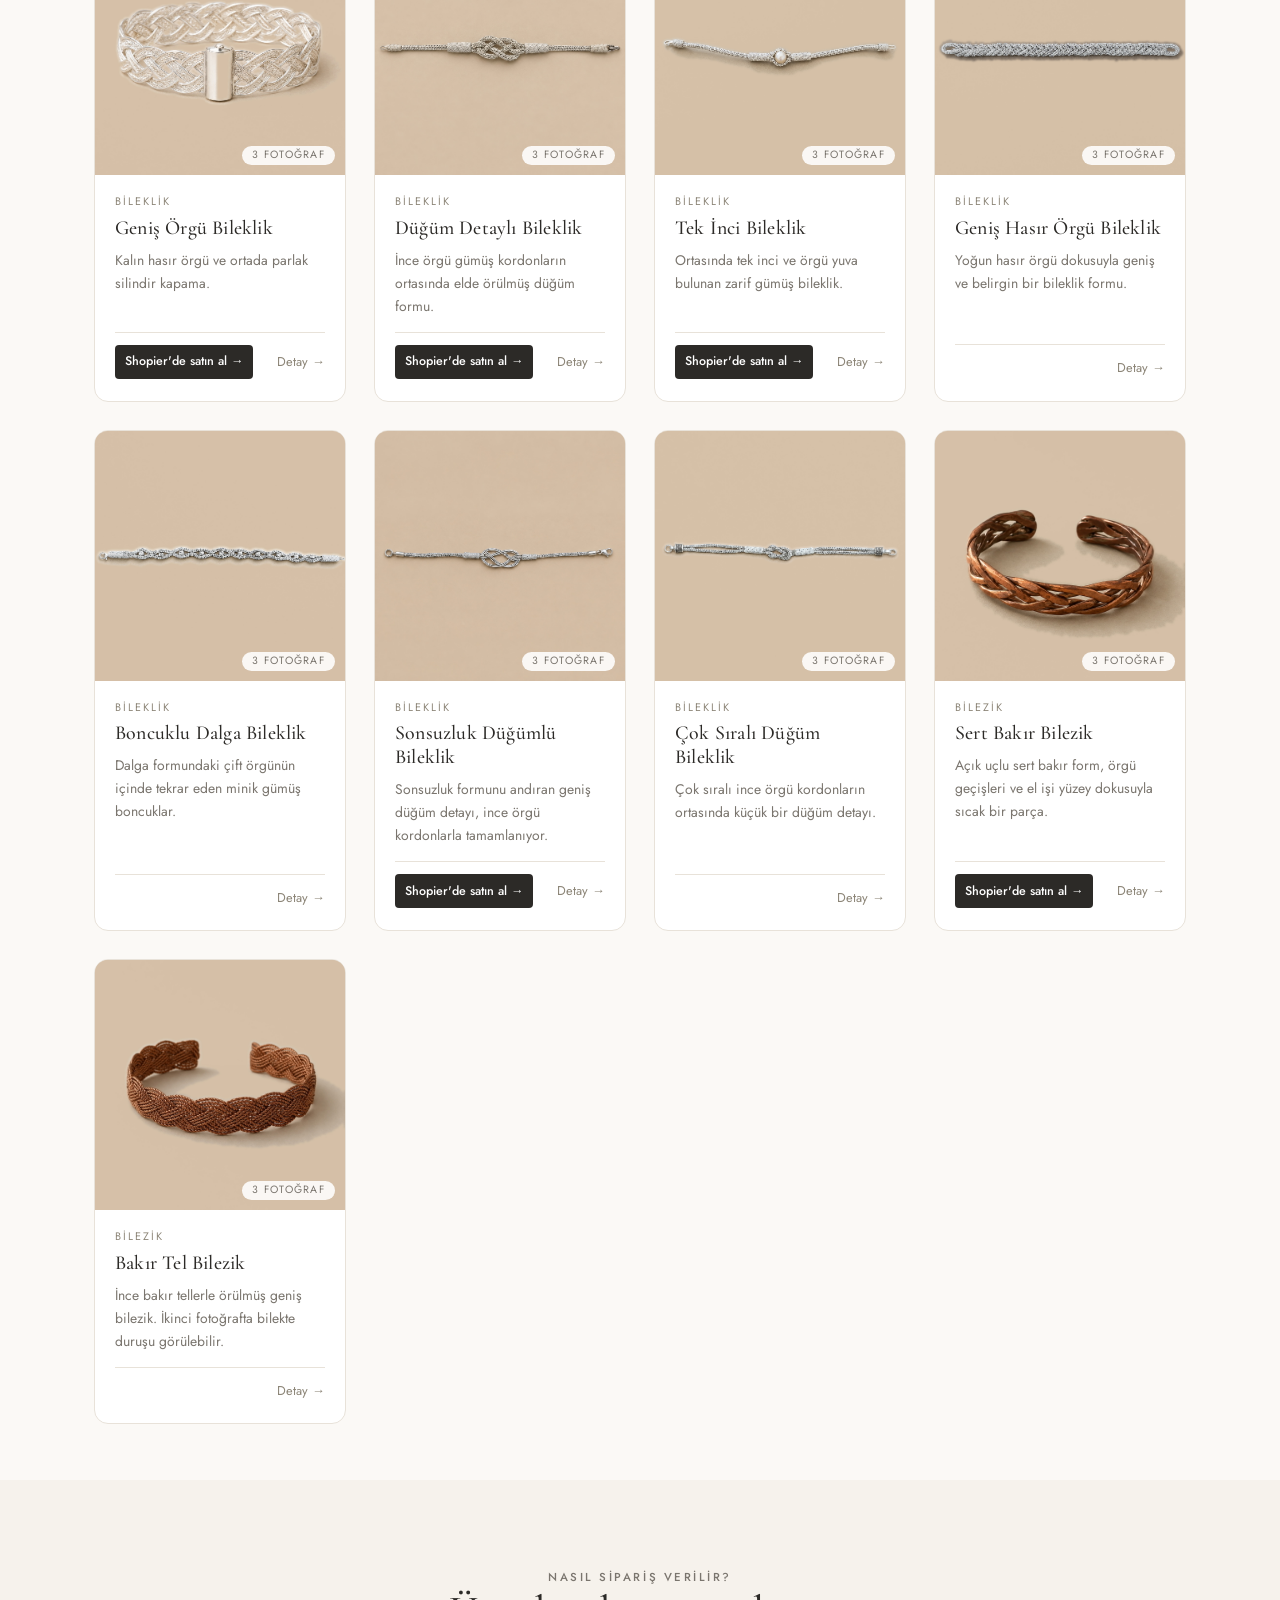
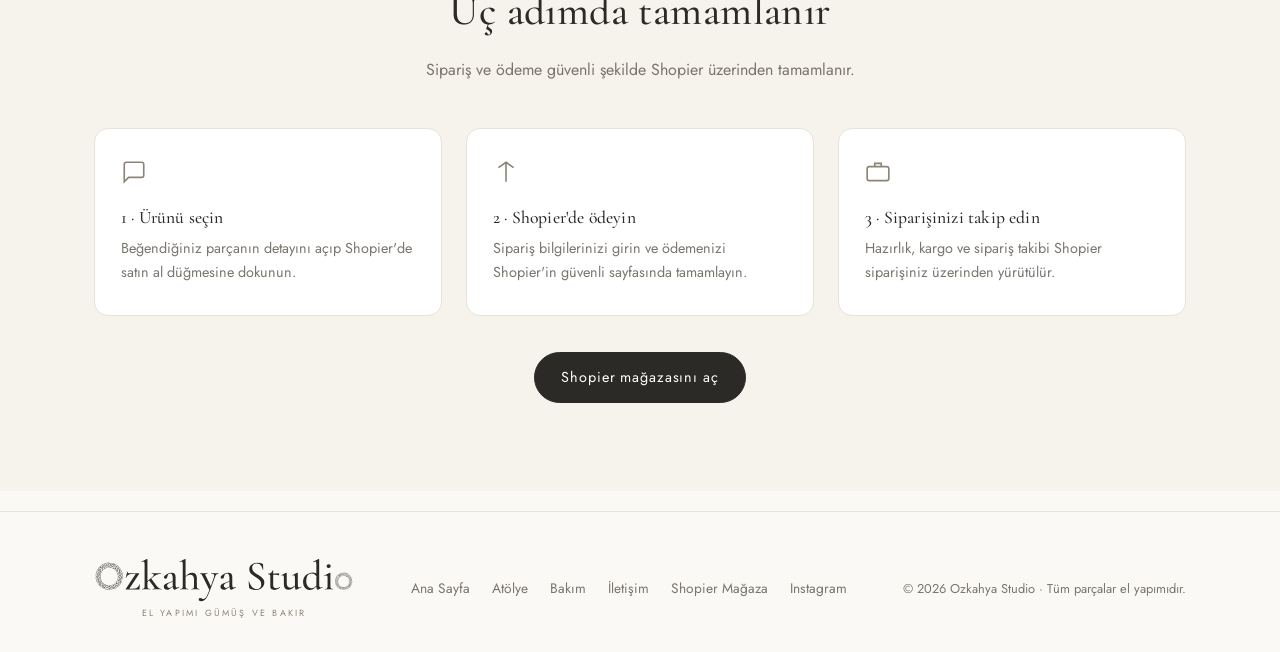
==== commit fe989a8f: "Apply selected double-O logo and restore stashed updates" ====
--- a/koleksiyon.html
+++ b/koleksiyon.html
@@ -16,12 +16,9 @@
 <!-- ================= ÜST MENÜ ================= -->
 <header class="ust-bar">
   <div class="kapsayici ust-bar-ic">
-    <a href="index.html" class="logo logo--marka" aria-label="Ozkahya Studio ana sayfa">
-      <img src="gorseller/logo-alternatifleri/ozkahya-studio-01-rafine.svg" alt="" width="42" height="42">
-      <span class="logo-metin">
-        <span class="logo-ad">Ozkahya Studio</span>
-        <span class="logo-alt">El Yapımı Gümüş ve Bakır</span>
-      </span>
+    <a href="index.html" class="logo logo--marka logo--yazi" aria-label="Ozkahya Studio ana sayfa">
+      <img src="gorseller/ozkahya-studio-logo.svg" alt="Ozkahya Studio" width="260" height="49">
+      <span class="logo-alt">El Yapımı Gümüş ve Bakır</span>
     </a>
 
     <button class="menu-dugmesi" aria-label="Menü" aria-expanded="false">
@@ -103,12 +100,9 @@
 <!-- ================= ALT BİLGİ ================= -->
 <footer class="alt-bilgi">
   <div class="kapsayici alt-bilgi-ic">
-    <div class="logo logo--marka" aria-label="Ozkahya Studio">
-      <img src="gorseller/logo-alternatifleri/ozkahya-studio-01-rafine.svg" alt="" width="42" height="42">
-      <span class="logo-metin">
-        <span class="logo-ad">Ozkahya Studio</span>
-        <span class="logo-alt">El Yapımı Gümüş ve Bakır</span>
-      </span>
+    <div class="logo logo--marka logo--yazi" aria-label="Ozkahya Studio">
+      <img src="gorseller/ozkahya-studio-logo.svg" alt="Ozkahya Studio" width="260" height="49">
+      <span class="logo-alt">El Yapımı Gümüş ve Bakır</span>
     </div>
     <nav class="alt-menu">
       <a href="index.html">Ana Sayfa</a>
--- a/css/stil.css
+++ b/css/stil.css
@@ -146,6 +146,23 @@
   flex-direction: column;
   transform: translateY(1px);
 }
+.logo--marka.logo--yazi {
+  flex-direction: column;
+  align-items: flex-start;
+  gap: 0;
+}
+.logo--marka.logo--yazi > img {
+  width: 260px;
+  max-width: 62vw;
+  height: auto;
+}
+.logo--yazi .logo-alt {
+  align-self: center;
+}
+.ust-bar .logo--marka.logo--yazi > img {
+  width: 220px;
+  max-width: 56vw;
+}
 .logo-ad {
   font-family: var(--serif);
   font-size: 1.36rem;
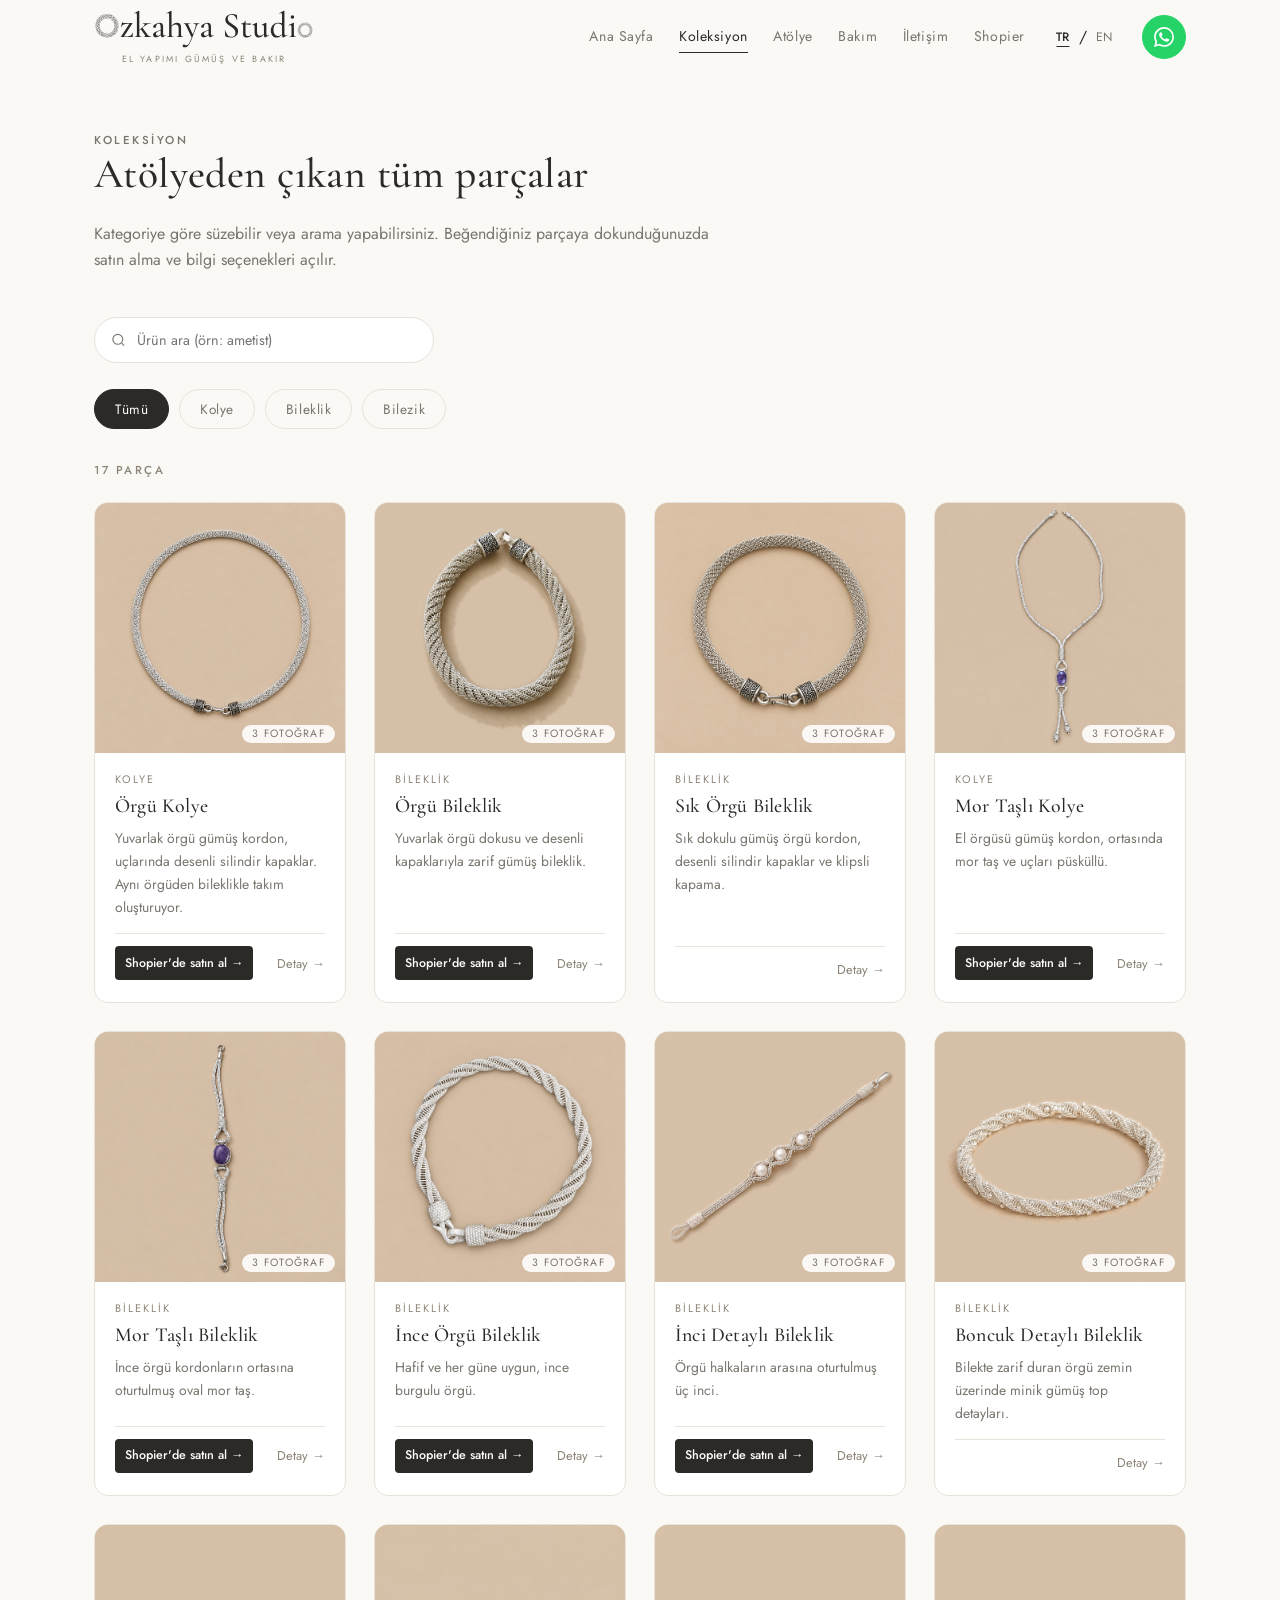
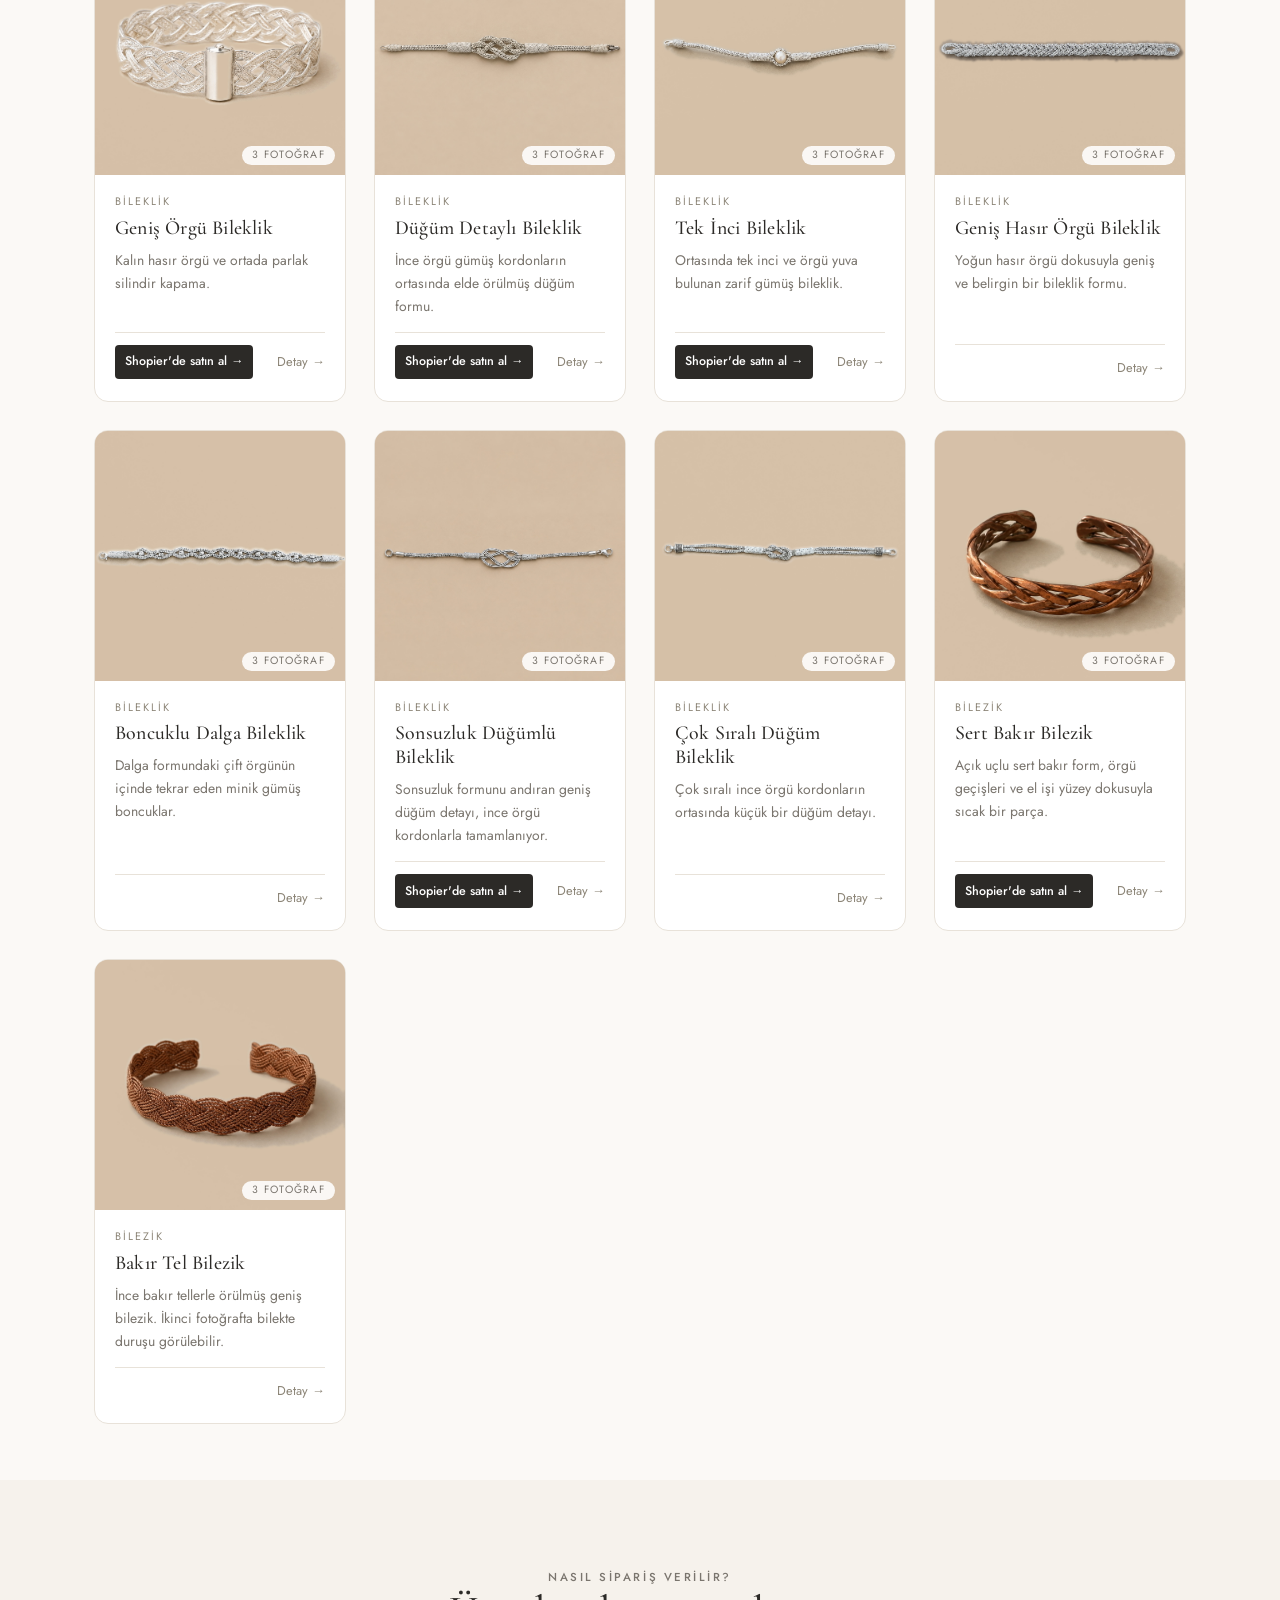
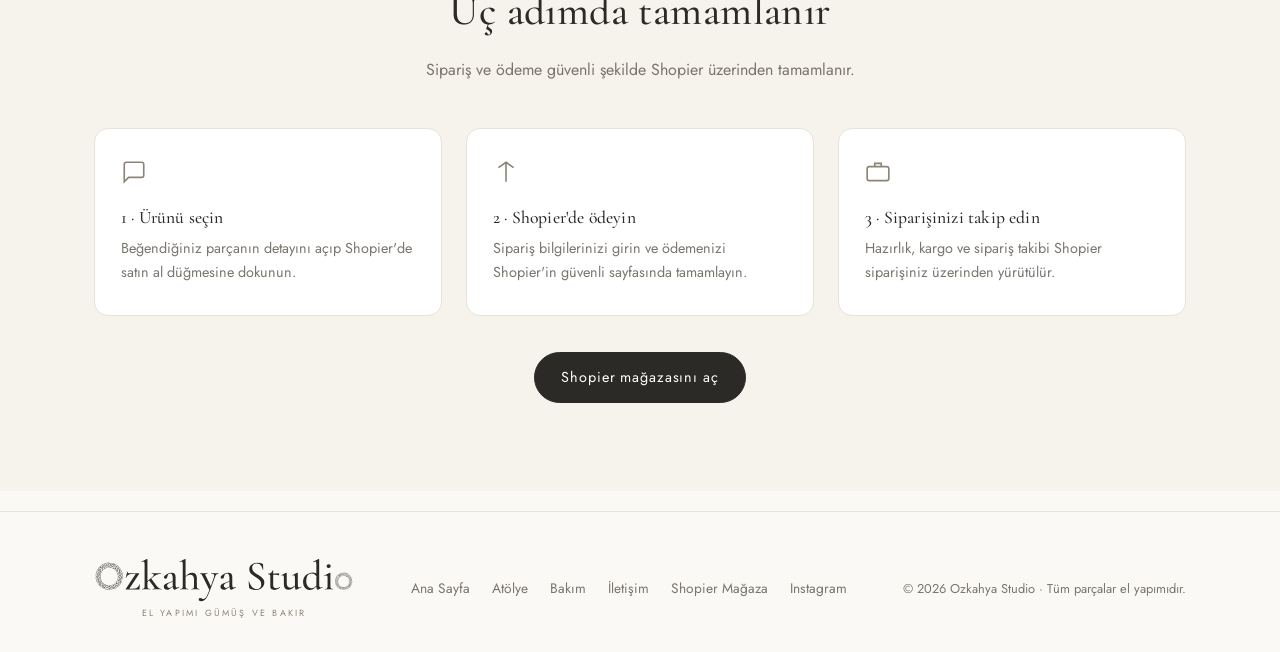
==== commit 4bb97b55: "Add English language option" ====
--- a/koleksiyon.html
+++ b/koleksiyon.html
@@ -11,30 +11,36 @@
 <link href="https://fonts.googleapis.com/css2?family=Cormorant+Garamond:wght@400;500;600&family=Jost:wght@300;400;500&display=swap" rel="stylesheet">
 <link rel="stylesheet" href="css/stil.css">
 </head>
-<body>
+<body data-page="collection">
 
 <!-- ================= ÜST MENÜ ================= -->
 <header class="ust-bar">
   <div class="kapsayici ust-bar-ic">
-    <a href="index.html" class="logo logo--marka logo--yazi" aria-label="Ozkahya Studio ana sayfa">
+    <a href="index.html" class="logo logo--marka logo--yazi" aria-label="Ozkahya Studio ana sayfa" data-i18n-aria-label="homeAria">
       <img src="gorseller/ozkahya-studio-logo.svg" alt="Ozkahya Studio" width="260" height="49">
-      <span class="logo-alt">El Yapımı Gümüş ve Bakır</span>
+      <span class="logo-alt" data-i18n="logoAlt">El Yapımı Gümüş ve Bakır</span>
     </a>
 
-    <button class="menu-dugmesi" aria-label="Menü" aria-expanded="false">
+    <button class="menu-dugmesi" aria-label="Menü" data-i18n-aria-label="menuAria" aria-expanded="false">
       <span></span><span></span><span></span>
     </button>
 
     <nav class="menu">
-      <a href="index.html">Ana Sayfa</a>
-      <a href="koleksiyon.html" class="aktif">Koleksiyon</a>
-      <a href="index.html#atolye">Atölye</a>
-      <a href="index.html#bakim">Bakım</a>
-      <a href="index.html#iletisim">İletişim</a>
-      <a href="https://www.shopier.com/ozkahyastudio" target="_blank" rel="noopener">Shopier</a>
+      <a href="index.html" data-i18n="navHome">Ana Sayfa</a>
+      <a href="koleksiyon.html" class="aktif" data-i18n="navCollection">Koleksiyon</a>
+      <a href="index.html#atolye" data-i18n="navWorkshop">Atölye</a>
+      <a href="index.html#bakim" data-i18n="navCare">Bakım</a>
+      <a href="index.html#iletisim" data-i18n="navContact">İletişim</a>
+      <a href="https://www.shopier.com/ozkahyastudio" target="_blank" rel="noopener" data-i18n="navShopier">Shopier</a>
+      <div class="dil-secici" role="group" aria-label="Dil seçimi" data-i18n-aria-label="languageAria">
+        <button type="button" data-dil="tr" aria-pressed="true">TR</button>
+        <span aria-hidden="true">/</span>
+        <button type="button" data-dil="en" aria-pressed="false">EN</button>
+      </div>
       <!-- WhatsApp logosu js/site.js tarafından eklenir -->
-      <a class="buton buton--simge" data-whatsapp="Merhaba, bir ürün hakkında bilgi almak istiyorum."
-         aria-label="WhatsApp'tan bilgi alın" title="WhatsApp'tan bilgi alın"></a>
+      <a class="buton buton--simge" data-whatsapp-key="waGeneral"
+         aria-label="WhatsApp'tan bilgi alın" data-i18n-aria-label="whatsappInfoAria"
+         title="WhatsApp'tan bilgi alın" data-i18n-title="whatsappInfoAria"></a>
     </nav>
   </div>
 </header>
@@ -43,9 +49,9 @@
 <section class="bolum bolum--ince">
   <div class="kapsayici">
     <div class="bolum-baslik">
-      <p class="ust-etiket">Koleksiyon</p>
-      <h2>Atölyeden çıkan tüm parçalar</h2>
-      <p>
+      <p class="ust-etiket" data-i18n="collectionEyebrow">Koleksiyon</p>
+      <h2 data-i18n="collectionHeading">Atölyeden çıkan tüm parçalar</h2>
+      <p data-i18n="collectionIntro">
         Kategoriye göre süzebilir veya arama yapabilirsiniz. Beğendiğiniz parçaya
         dokunduğunuzda satın alma ve bilgi seçenekleri açılır.
       </p>
@@ -53,7 +59,8 @@
 
     <div class="arama-kutusu">
       <svg width="17" height="17" viewBox="0 0 24 24" fill="none" stroke="currentColor" stroke-width="1.6"><circle cx="11" cy="11" r="7"/><path d="m20 20-3.5-3.5"/></svg>
-      <input type="search" id="arama" placeholder="Ürün ara (örn: ametist)" aria-label="Ürün ara">
+      <input type="search" id="arama" placeholder="Ürün ara (örn: ametist)"
+             data-i18n-placeholder="searchPlaceholder" aria-label="Ürün ara" data-i18n-aria-label="searchAria">
     </div>
 
     <div class="filtreler" id="filtreler"></div>
@@ -68,31 +75,31 @@
 <section class="bolum" style="background:#f6f2ec">
   <div class="kapsayici">
     <div class="bolum-baslik bolum-baslik--orta">
-      <p class="ust-etiket">Nasıl sipariş verilir?</p>
-      <h2>Üç adımda tamamlanır</h2>
-      <p>Sipariş ve ödeme güvenli şekilde Shopier üzerinden tamamlanır.</p>
+      <p class="ust-etiket" data-i18n="orderingEyebrow">Nasıl sipariş verilir?</p>
+      <h2 data-i18n="orderingTitle">Üç adımda tamamlanır</h2>
+      <p data-i18n="orderingText">Sipariş ve ödeme güvenli şekilde Shopier üzerinden tamamlanır.</p>
     </div>
 
     <div class="kartlar">
       <div class="kart">
         <svg width="26" height="26" viewBox="0 0 24 24" fill="none" stroke="currentColor" stroke-width="1.5"><path d="M21 15a2 2 0 0 1-2 2H7l-4 4V5a2 2 0 0 1 2-2h14a2 2 0 0 1 2 2z"/></svg>
-        <h3>1 · Ürünü seçin</h3>
-        <p>Beğendiğiniz parçanın detayını açıp Shopier'de satın al düğmesine dokunun.</p>
+        <h3 data-i18n="orderStep1">1 · Ürünü seçin</h3>
+        <p data-i18n="orderStep1Text">Beğendiğiniz parçanın detayını açıp Shopier'de satın al düğmesine dokunun.</p>
       </div>
       <div class="kart">
         <svg width="26" height="26" viewBox="0 0 24 24" fill="none" stroke="currentColor" stroke-width="1.5"><path d="M12 3v18M5 8l7-5 7 5"/></svg>
-        <h3>2 · Shopier'de ödeyin</h3>
-        <p>Sipariş bilgilerinizi girin ve ödemenizi Shopier'in güvenli sayfasında tamamlayın.</p>
+        <h3 data-i18n="orderStep2">2 · Shopier'de ödeyin</h3>
+        <p data-i18n="orderStep2Text">Sipariş bilgilerinizi girin ve ödemenizi Shopier'in güvenli sayfasında tamamlayın.</p>
       </div>
       <div class="kart">
         <svg width="26" height="26" viewBox="0 0 24 24" fill="none" stroke="currentColor" stroke-width="1.5"><rect x="2" y="7" width="20" height="13" rx="2"/><path d="M9 7V4h6v3"/></svg>
-        <h3>3 · Siparişinizi takip edin</h3>
-        <p>Hazırlık, kargo ve sipariş takibi Shopier siparişiniz üzerinden yürütülür.</p>
+        <h3 data-i18n="orderStep3">3 · Siparişinizi takip edin</h3>
+        <p data-i18n="orderStep3Text">Hazırlık, kargo ve sipariş takibi Shopier siparişiniz üzerinden yürütülür.</p>
       </div>
     </div>
 
     <div style="text-align:center;margin-top:36px">
-      <a class="buton" href="https://www.shopier.com/ozkahyastudio" target="_blank" rel="noopener">Shopier mağazasını aç</a>
+      <a class="buton" href="https://www.shopier.com/ozkahyastudio" target="_blank" rel="noopener" data-i18n="openShopier">Shopier mağazasını aç</a>
     </div>
   </div>
 </section>
@@ -102,24 +109,24 @@
   <div class="kapsayici alt-bilgi-ic">
     <div class="logo logo--marka logo--yazi" aria-label="Ozkahya Studio">
       <img src="gorseller/ozkahya-studio-logo.svg" alt="Ozkahya Studio" width="260" height="49">
-      <span class="logo-alt">El Yapımı Gümüş ve Bakır</span>
+      <span class="logo-alt" data-i18n="logoAlt">El Yapımı Gümüş ve Bakır</span>
     </div>
     <nav class="alt-menu">
-      <a href="index.html">Ana Sayfa</a>
-      <a href="index.html#atolye">Atölye</a>
-      <a href="index.html#bakim">Bakım</a>
-      <a href="index.html#iletisim">İletişim</a>
-      <a href="https://www.shopier.com/ozkahyastudio" target="_blank" rel="noopener">Shopier Mağaza</a>
+      <a href="index.html" data-i18n="navHome">Ana Sayfa</a>
+      <a href="index.html#atolye" data-i18n="navWorkshop">Atölye</a>
+      <a href="index.html#bakim" data-i18n="navCare">Bakım</a>
+      <a href="index.html#iletisim" data-i18n="navContact">İletişim</a>
+      <a href="https://www.shopier.com/ozkahyastudio" target="_blank" rel="noopener" data-i18n="navShopierStore">Shopier Mağaza</a>
       <a data-baglanti="instagram" href="#" target="_blank" rel="noopener">Instagram</a>
     </nav>
-    <p class="telif">© <span id="yil"></span> Ozkahya Studio · Tüm parçalar el yapımıdır.</p>
+    <p class="telif">© <span id="yil"></span> <span data-i18n="copyright">Ozkahya Studio · Tüm parçalar el yapımıdır.</span></p>
   </div>
 </footer>
 
 <!-- ================= ÜRÜN PENCERESİ ================= -->
 <div class="pencere" id="urunPenceresi" role="dialog" aria-modal="true" aria-labelledby="pencereAd">
   <div class="pencere-ic">
-    <button class="kapat" aria-label="Kapat">✕</button>
+    <button class="kapat" aria-label="Kapat" data-i18n-aria-label="close">✕</button>
     <div class="pencere-gorsel" id="pencereGorsel"></div>
     <div class="pencere-yazi">
       <p class="ust-etiket" id="pencereKategori"></p>
@@ -129,15 +136,16 @@
       <p class="pencere-detay" id="pencereDetay"></p>
       <p style="font-size:.86rem;color:var(--yazi-soluk)" id="pencereStok"></p>
       <div class="pencere-dugmeler">
-        <a class="buton" id="pencereShopier" href="#" target="_blank" rel="noopener">Shopier'de satın al</a>
-        <a class="buton" id="pencereWhatsapp" href="#" target="_blank" rel="noopener">WhatsApp'tan bilgi al</a>
-        <a class="buton buton--bos" id="pencereEposta" href="#">E-posta ile sor</a>
+        <a class="buton" id="pencereShopier" href="#" target="_blank" rel="noopener" data-i18n="buyShopier">Shopier'de satın al</a>
+        <a class="buton" id="pencereWhatsapp" href="#" target="_blank" rel="noopener"><span data-i18n="whatsappProduct">WhatsApp'tan bilgi al</span></a>
+        <a class="buton buton--bos" id="pencereEposta" href="#" data-i18n="askByEmail">E-posta ile sor</a>
       </div>
     </div>
   </div>
 </div>
 
 <script src="js/urunler.js"></script>
+<script src="js/ceviriler.js"></script>
 <script src="js/site.js"></script>
 </body>
 </html>
--- a/css/stil.css
+++ b/css/stil.css
@@ -178,7 +178,7 @@
   margin-top: 6px;
 }
 
-.menu { display: flex; align-items: center; gap: 32px; }
+.menu { display: flex; align-items: center; gap: clamp(16px, 2vw, 32px); }
 .menu a {
   font-size: 0.88rem;
   letter-spacing: 0.04em;
@@ -204,6 +204,34 @@
 .menu a.buton { color: #fff; }
 .menu a.buton:hover { color: #fff; }
 .menu a.buton::after { display: none; }
+
+.dil-secici {
+  display: flex;
+  align-items: center;
+  gap: 4px;
+  color: var(--cizgi-koyu);
+}
+.dil-secici button {
+  width: 25px;
+  min-height: 30px;
+  padding: 0;
+  border: 0;
+  background: transparent;
+  color: var(--yazi-soluk);
+  font: 400 0.76rem/1 var(--sans);
+  letter-spacing: 0;
+  cursor: pointer;
+  transition: color var(--gecis);
+}
+.dil-secici button:hover,
+.dil-secici button.aktif {
+  color: var(--yazi);
+  font-weight: 500;
+}
+.dil-secici button.aktif {
+  text-decoration: underline;
+  text-underline-offset: 5px;
+}
 
 .menu-dugmesi {
   display: none;
@@ -723,6 +751,11 @@
   .menu.acik { display: flex; }
   .menu a { padding: 13px 0; border-bottom: 1px solid var(--cizgi); }
   .menu a:last-child { border-bottom: 0; }
+  .menu .dil-secici {
+    justify-content: center;
+    padding: 10px 0;
+    border-bottom: 1px solid var(--cizgi);
+  }
   .menu .buton { margin-top: 14px; justify-content: center; }
   .menu .buton--simge { margin-left: auto; margin-right: auto; }
 }
